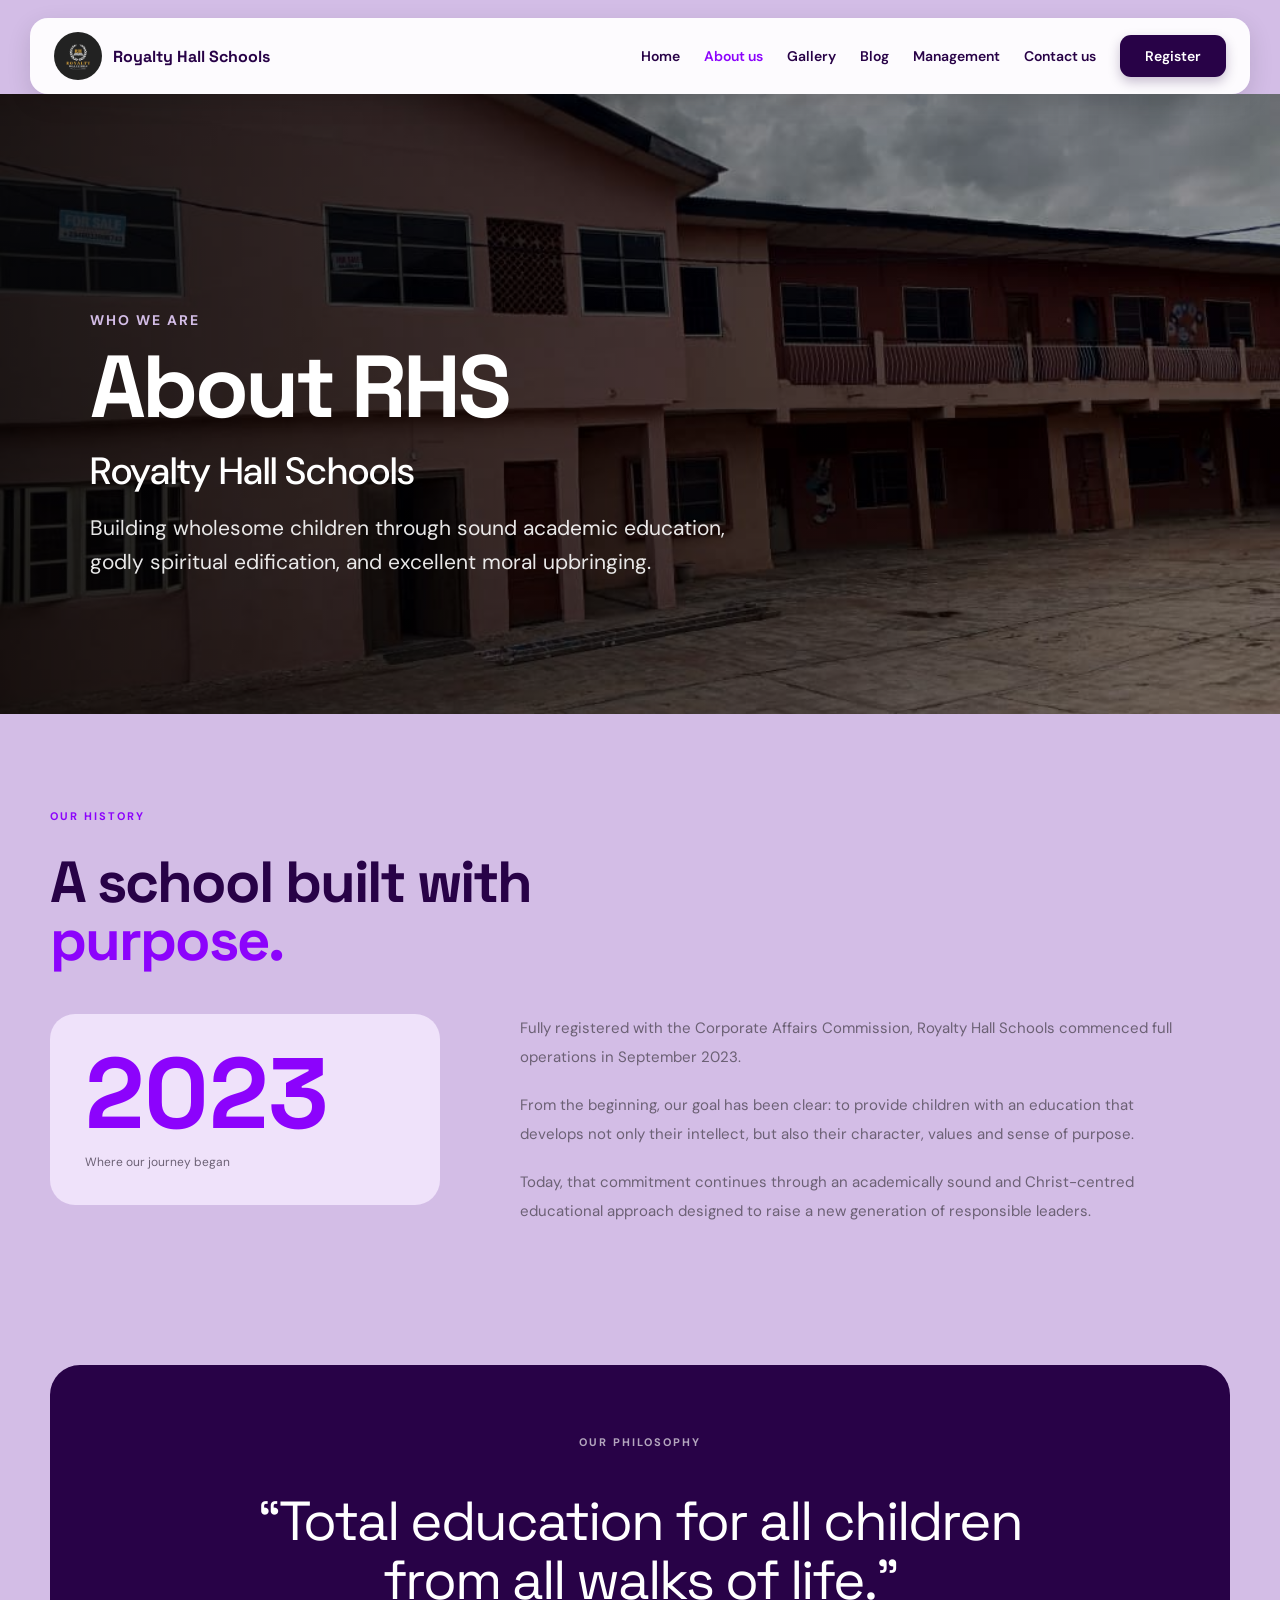
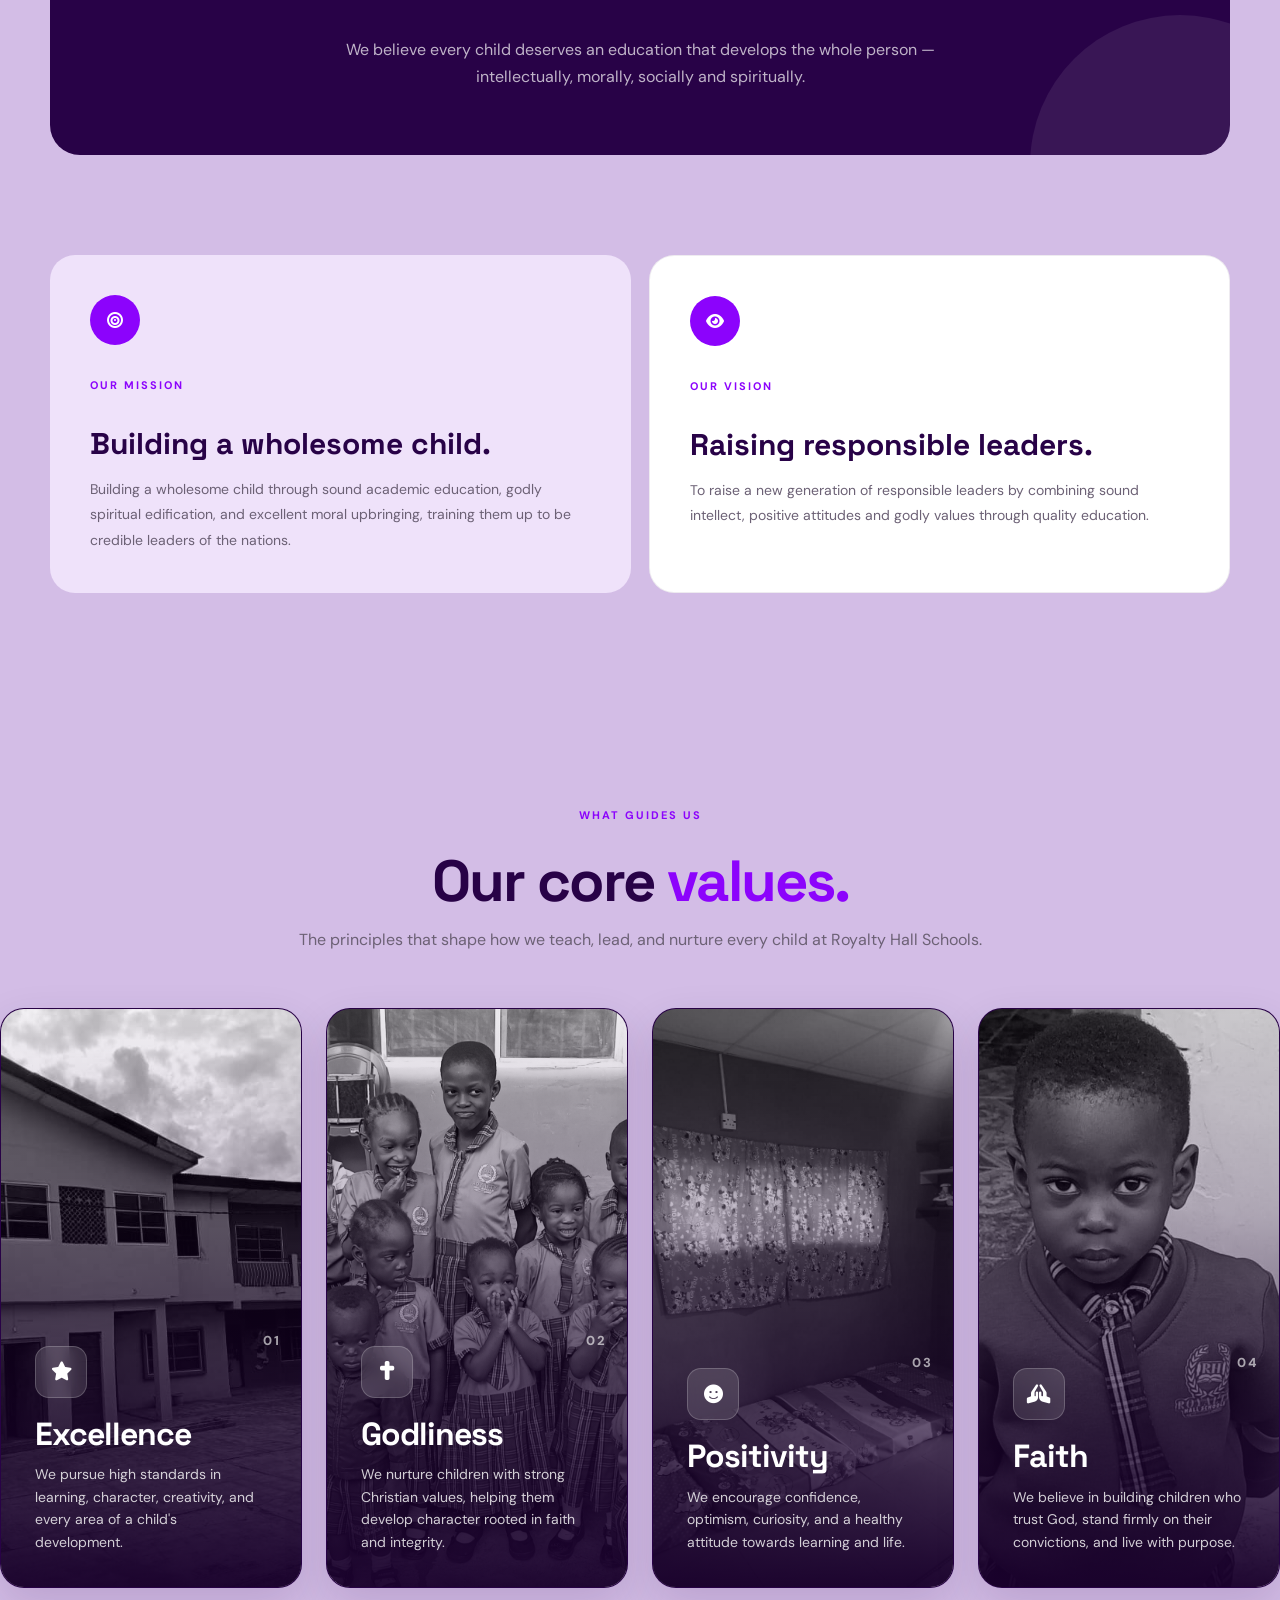
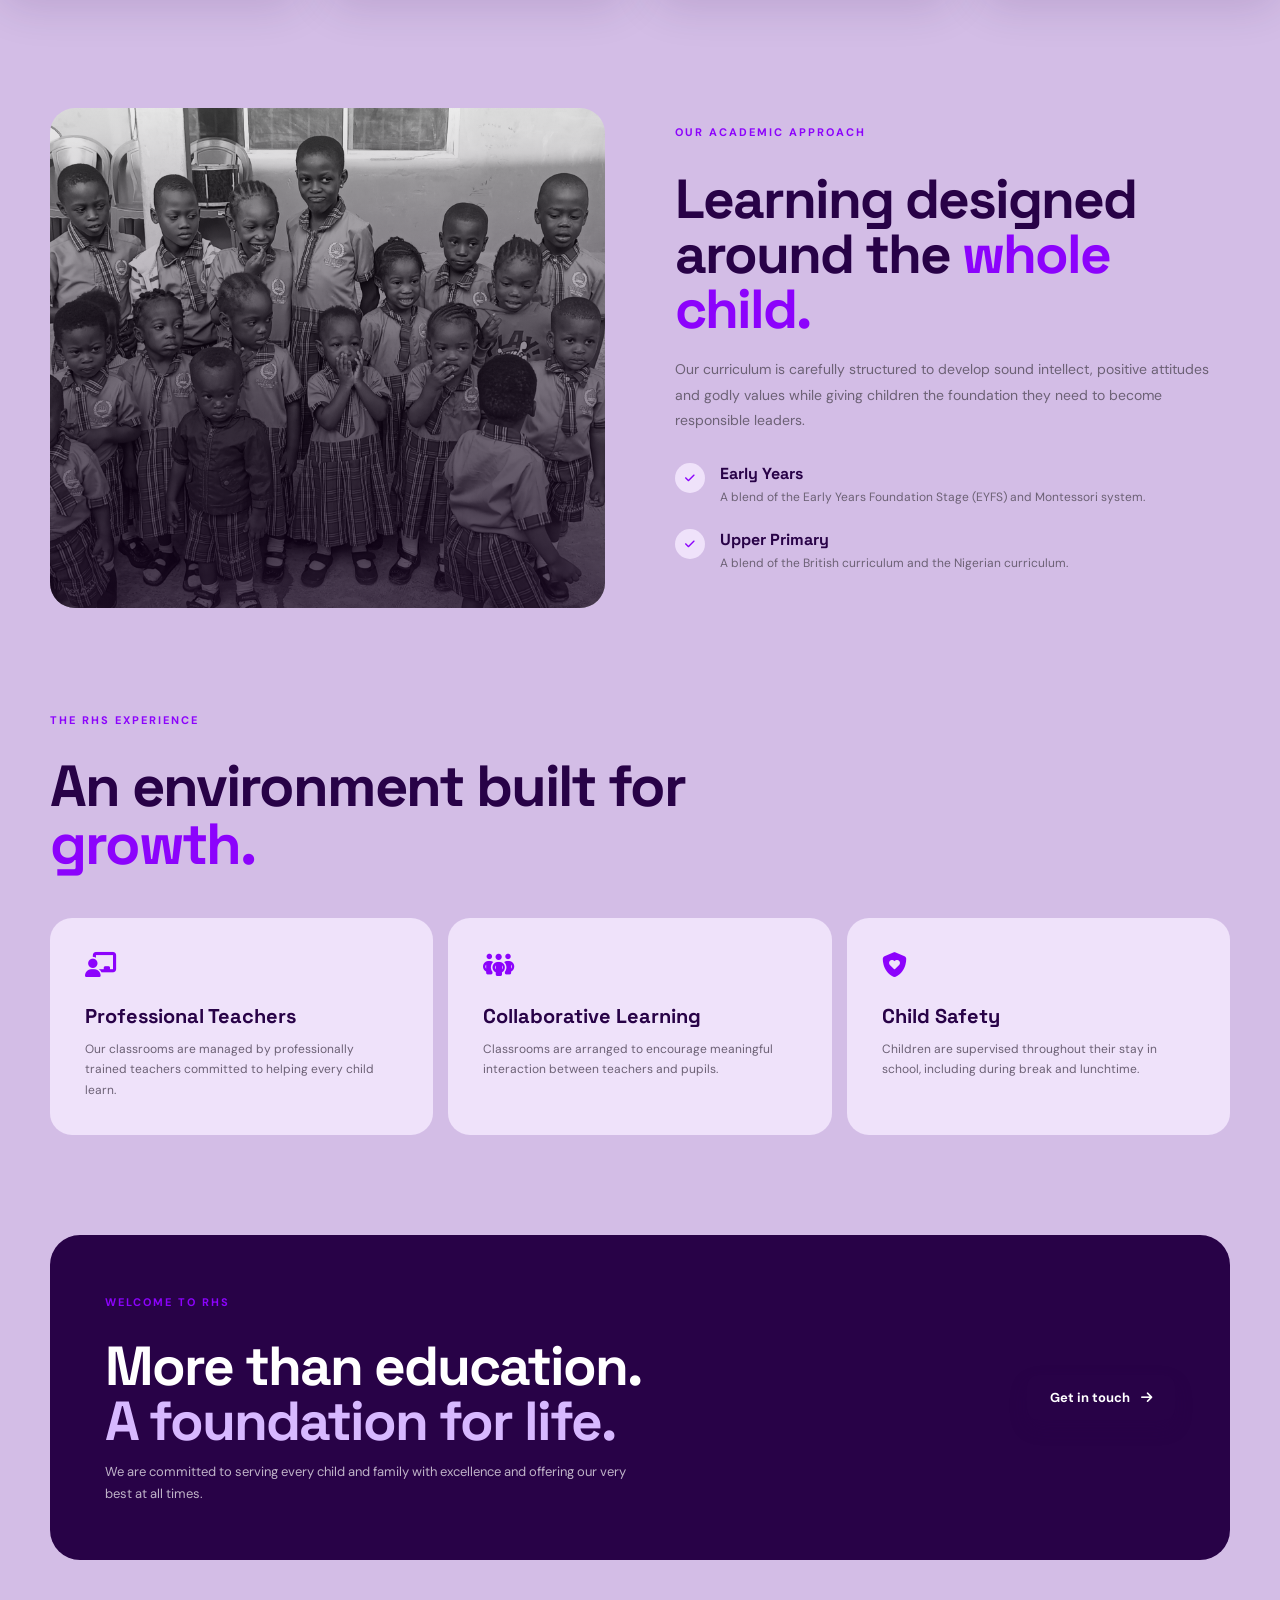
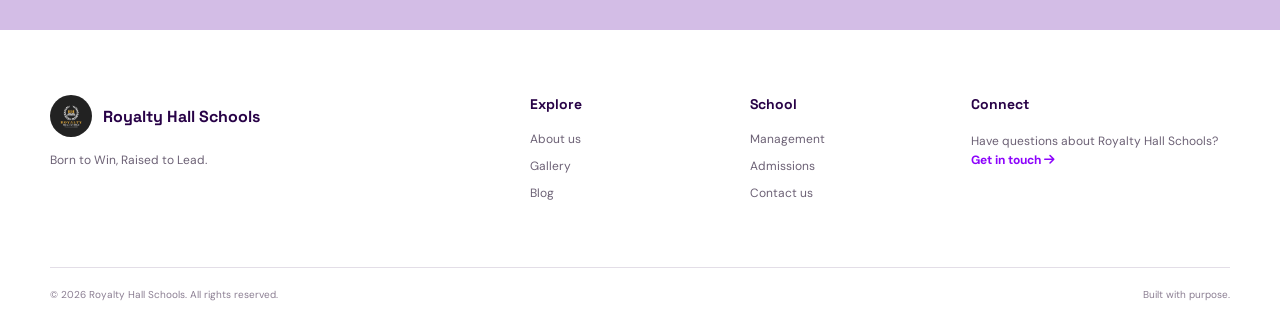
==== about.html @ 269474b0 "re-added about page" ====
<!DOCTYPE html>
<html lang="en">

<head>
  <meta charset="UTF-8">
  <meta name="viewport" content="width=device-width, initial-scale=1.0">

  <meta
    name="description"
    content="Learn more about Royalty Hall Schools, our history, philosophy, mission, values and approach to education."
  >

  <title>About Us | Royalty Hall Schools</title>

  <link rel="stylesheet" href="style.css">

  <link
    rel="stylesheet"
    href="https://cdnjs.cloudflare.com/ajax/libs/font-awesome/6.5.1/css/all.min.css"
  >
</head>

<body>

  <!-- NAVIGATION -->
  <header class="navbar">

    <a href="index.html" class="brand" aria-label="Royalty Hall Schools home">
      <img src="./assets/images/rhs_logo.jpg" alt="Royalty Hall Schools logo">
      <span>Royalty Hall Schools</span>
    </a>

    <button
      class="menu-toggle"
      id="menuToggle"
      aria-label="Open navigation"
      aria-expanded="false"
    >
      <i class="fa-solid fa-bars"></i>
    </button>

    <nav class="nav-links" id="navLinks" aria-label="Main navigation">
      <a href="index.html">Home</a>
      <a href="about.html" class="active">About us</a>
      <a href="gallery.html">Gallery</a>
      <a href="blog.html">Blog</a>
      <a href="management.html">Management</a>
      <a href="contact.html">Contact us</a>
      <a href="register.html" class="register-btn">Register</a>
    </nav>

  </header>


  <!-- MAIN CONTENT -->
  <main>


  <!-- ABOUT HERO -->
  <section class="about-hero">

    <div class="about-hero-slides">
      <div class="about-slide active"
           style="background-image: url('./assets/images/img-1.jpg');"></div>

      <div class="about-slide"
           style="background-image: url('./assets/images/img-2.jpg');"></div>

      <div class="about-slide"
           style="background-image: url('./assets/images/img-3.jpg');"></div>

      <div class="about-slide"
           style="background-image: url('./assets/images/img-4.jpg');"></div>
    </div>

    <div class="about-hero-overlay"></div>

    <div class="about-hero-content">
      <span class="eyebrow">Who We Are</span>

      <h1>About RHS</h1>

      <h2>Royalty Hall Schools</h2>

      <p>
        Building wholesome children through sound academic education,
        godly spiritual edification, and excellent moral upbringing.
      </p>
    </div>

  </section>

  <!-- REST OF ABOUT PAGE GOES HERE -->


  <!-- OUR HISTORY -->
  <section class="about-history section-shell">
    <div class="section-heading reveal">
      <span class="eyebrow">OUR HISTORY</span>
      <h2>A school built with <span>purpose.</span></h2>
    </div>

    <div class="history-grid">
      <div class="history-year reveal">
        <strong>2023</strong>
        <span>Where our journey began</span>
      </div>

      <div class="history-content reveal">
        <p>
          Fully registered with the Corporate Affairs Commission,
          Royalty Hall Schools commenced full operations in September 2023.
        </p>

        <p>
          From the beginning, our goal has been clear: to provide
          children with an education that develops not only their
          intellect, but also their character, values and sense of purpose.
        </p>

        <p>
          Today, that commitment continues through an academically sound
          and Christ-centred educational approach designed to raise a
          new generation of responsible leaders.
        </p>
      </div>
    </div>
  </section>


  <!-- PHILOSOPHY -->
  <section class="about-philosophy section-shell reveal">
    <div class="philosophy-inner">
      <span class="eyebrow">OUR PHILOSOPHY</span>

      <blockquote>
        “Total education for all children
        from all walks of life.”
      </blockquote>

      <p>
        We believe every child deserves an education that develops the
        whole person — intellectually, morally, socially and spiritually.
      </p>
    </div>
  </section>


  <!-- MISSION & VISION -->
  <section class="mission-vision section-shell">

    <div class="mv-card mission-card reveal">
      <div class="mv-icon">
        <i class="fa-solid fa-bullseye"></i>
      </div>

      <span class="eyebrow">OUR MISSION</span>

      <h2>Building a wholesome child.</h2>

      <p>
        Building a wholesome child through sound academic education,
        godly spiritual edification, and excellent moral upbringing,
        training them up to be credible leaders of the nations.
      </p>
    </div>


    <div class="mv-card vision-card reveal">
      <div class="mv-icon">
        <i class="fa-solid fa-eye"></i>
      </div>

      <span class="eyebrow">OUR VISION</span>

      <h2>Raising responsible leaders.</h2>

      <p>
        To raise a new generation of responsible leaders by combining
        sound intellect, positive attitudes and godly values through
        quality education.
      </p>
    </div>

  </section>


  <!-- CORE VALUES -->
  <!-- CORE VALUES -->
<section class="core-values section-shell reveal">

  <div class="section-heading centered">
    <span class="eyebrow">WHAT GUIDES US</span>
    <h2>Our core <span>values.</span></h2>
    <p>
      The principles that shape how we teach, lead, and nurture every child
      at Royalty Hall Schools.
    </p>
  </div>

  <div class="core-values-grid">

    <article class="value-card">
      <div class="value-image">
        <img src="./assets/images/img-1.jpg" alt="Excellence at Royalty Hall Schools">
      </div>

      <div class="value-overlay"></div>

      <div class="value-content">
        <span class="value-number">01</span>
        <i class="fa-solid fa-star"></i>
        <h3>Excellence</h3>
        <p>
          We pursue high standards in learning, character, creativity,
          and every area of a child's development.
        </p>
      </div>
    </article>


    <article class="value-card">
      <div class="value-image">
        <img src="./assets/images/img-2.jpg" alt="Godliness at Royalty Hall Schools">
      </div>

      <div class="value-overlay"></div>

      <div class="value-content">
        <span class="value-number">02</span>
        <i class="fa-solid fa-cross"></i>
        <h3>Godliness</h3>
        <p>
          We nurture children with strong Christian values, helping them
          develop character rooted in faith and integrity.
        </p>
      </div>
    </article>


    <article class="value-card">
      <div class="value-image">
        <img src="./assets/images/img-3.jpg" alt="Positivity at Royalty Hall Schools">
      </div>

      <div class="value-overlay"></div>

      <div class="value-content">
        <span class="value-number">03</span>
        <i class="fa-solid fa-face-smile"></i>
        <h3>Positivity</h3>
        <p>
          We encourage confidence, optimism, curiosity, and a healthy
          attitude towards learning and life.
        </p>
      </div>
    </article>


    <article class="value-card">
      <div class="value-image">
        <img src="./assets/images/img-4.jpg" alt="Faith at Royalty Hall Schools">
      </div>

      <div class="value-overlay"></div>

      <div class="value-content">
        <span class="value-number">04</span>
        <i class="fa-solid fa-hands-praying"></i>
        <h3>Faith</h3>
        <p>
          We believe in building children who trust God, stand firmly
          on their convictions, and live with purpose.
        </p>
      </div>
    </article>

  </div>

</section>

  <!-- ACADEMIC APPROACH -->
  <section class="academic-about section-shell">

    <div class="academic-image reveal">
      <img src="./assets/images/img-2.jpg" alt="Learning at Royalty Hall Schools">
      <div class="academic-image-overlay"></div>
    </div>

    <div class="academic-content reveal">
      <span class="eyebrow">OUR ACADEMIC APPROACH</span>

      <h2>Learning designed around the <span>whole child.</span></h2>

      <p>
        Our curriculum is carefully structured to develop sound intellect,
        positive attitudes and godly values while giving children the
        foundation they need to become responsible leaders.
      </p>

      <div class="curriculum-list">

        <div class="curriculum-item">
          <span><i class="fa-solid fa-check"></i></span>
          <div>
            <strong>Early Years</strong>
            <p>
              A blend of the Early Years Foundation Stage (EYFS)
              and Montessori system.
            </p>
          </div>
        </div>

        <div class="curriculum-item">
          <span><i class="fa-solid fa-check"></i></span>
          <div>
            <strong>Upper Primary</strong>
            <p>
              A blend of the British curriculum and the Nigerian
              curriculum.
            </p>
          </div>
        </div>

      </div>
    </div>

  </section>


  <!-- LEARNING ENVIRONMENT -->
  <section class="learning-environment section-shell">

    <div class="section-heading reveal">
      <span class="eyebrow">THE RHS EXPERIENCE</span>
      <h2>An environment built for <span>growth.</span></h2>
    </div>

    <div class="environment-grid">

      <article class="environment-card reveal">
        <i class="fa-solid fa-chalkboard-user"></i>
        <h3>Professional Teachers</h3>
        <p>
          Our classrooms are managed by professionally trained teachers
          committed to helping every child learn.
        </p>
      </article>

      <article class="environment-card reveal">
        <i class="fa-solid fa-people-group"></i>
        <h3>Collaborative Learning</h3>
        <p>
          Classrooms are arranged to encourage meaningful interaction
          between teachers and pupils.
        </p>
      </article>

      <article class="environment-card reveal">
        <i class="fa-solid fa-shield-heart"></i>
        <h3>Child Safety</h3>
        <p>
          Children are supervised throughout their stay in school,
          including during break and lunchtime.
        </p>
      </article>

    </div>
  </section>


  <!-- CTA -->
  <section class="about-cta section-shell reveal">
    <div>
      <span class="eyebrow">WELCOME TO RHS</span>
      <h2>More than education.<br><span>A foundation for life.</span></h2>
      <p>
        We are committed to serving every child and family with excellence
        and offering our very best at all times.
      </p>
    </div>

    <a href="#contact" class="btn btn-primary">
      Get in touch
      <i class="fa-solid fa-arrow-right"></i>
    </a>
  </section>

</section>

  </main>


  <!-- FOOTER -->
  <footer class="footer">

    <div class="footer-main section-shell">

      <div>
        <a href="index.html" class="brand footer-brand">
          <img
            src="./assets/images/rhs_logo.jpg"
            alt="Royalty Hall Schools logo"
          >
          <span>Royalty Hall Schools</span>
        </a>

        <p>Born to Win, Raised to Lead.</p>
      </div>

      <div>
        <h4>Explore</h4>
        <a href="about.html">About us</a>
        <a href="gallery.html">Gallery</a>
        <a href="blog.html">Blog</a>
      </div>

      <div>
        <h4>School</h4>
        <a href="management.html">Management</a>
        <a href="register.html">Admissions</a>
        <a href="contact.html">Contact us</a>
      </div>

      <div>
        <h4>Connect</h4>
        <p>Have questions about Royalty Hall Schools?</p>
        <a href="contact.html" class="footer-contact">
          Get in touch
          <i class="fa-solid fa-arrow-right"></i>
        </a>
      </div>

    </div>

    <div class="footer-bottom section-shell">
      <span>© 2026 Royalty Hall Schools. All rights reserved.</span>
      <span>Built with purpose.</span>
    </div>

  </footer>


  <!-- PAGE JAVASCRIPT -->
  <script>

    /* Mobile navigation */
    const menuToggle = document.getElementById('menuToggle');
    const navLinks = document.getElementById('navLinks');

    menuToggle.addEventListener('click', () => {

      const open = navLinks.classList.toggle('open');

      menuToggle.setAttribute('aria-expanded', open);

      menuToggle.innerHTML = open
        ? '<i class="fa-solid fa-xmark"></i>'
        : '<i class="fa-solid fa-bars"></i>';

    });


    /* Close mobile navigation after clicking a link */
    document.querySelectorAll('.nav-links a').forEach(link => {

      link.addEventListener('click', () => {

        navLinks.classList.remove('open');

        menuToggle.setAttribute(
          'aria-expanded',
          'false'
        );

        menuToggle.innerHTML =
          '<i class="fa-solid fa-bars"></i>';

      });

    });


    /* Scroll reveal animation */
    const observer = new IntersectionObserver(
      (entries) => {

        entries.forEach(entry => {

          if (entry.isIntersecting) {

            entry.target.classList.add('visible');

            observer.unobserve(entry.target);

          }

        });

      },
      {
        threshold: 0.12
      }
    );


    document
      .querySelectorAll('.reveal')
      .forEach(el => observer.observe(el));
  const aboutSlides = document.querySelectorAll('.about-slide');

  let currentAboutSlide = 0;

  setInterval(() => {
    aboutSlides[currentAboutSlide].classList.remove('active');

    currentAboutSlide =
      (currentAboutSlide + 1) % aboutSlides.length;

    aboutSlides[currentAboutSlide].classList.add('active');
  }, 5000);

  </script>

</body>

</html>
---- style.css ----
@import url('https://fonts.googleapis.com/css2?family=DM+Sans:wght@400;500;600;700&family=Space+Grotesk:wght@500;600;700&display=swap');

:root {
  --purple: #280247;
  --bright: #8c03fc;
  --lavender: #d3bde6;
  --pale: #efe2fa;
  --white: #fff;
  --ink: #19002c;
  --muted: #6c6175;
  --line: rgba(40,2,71,.13);
  --shadow: 0 18px 45px rgba(40,2,71,.14)
}

* {
  box-sizing: border-box;
  margin: 0;
  padding: 0
}

html {
  scroll-behavior: smooth
}

body {
  font-family: 'DM Sans', Verdana, sans-serif;
  background: var(--lavender);
  color: var(--purple);
  overflow-x: hidden
}

a {
  text-decoration: none;
  color: inherit
}

img {
  max-width: 100%;
  display: block
}

.section-shell {
  width: min(1180px, calc(100% - 60px));
  margin-inline: auto
}

.navbar {
  position: sticky;
  top: 18px;
  z-index: 50;
  width: min(1220px, calc(100% - 60px));
  height: 76px;
  margin: 18px auto 0;
  padding: 0 24px;
  background: rgba(255,255,255,.94);
  backdrop-filter: blur(14px);
  border-radius: 18px;
  display: flex;
  align-items: center;
  box-shadow: 0 8px 25px rgba(0,0,0,.12)
}

.brand {
  display: flex;
  align-items: center;
  gap: 11px;
  font-family: 'Space Grotesk', sans-serif;
  font-weight: 700;
  color: var(--purple)
}

.brand img {
  width: 48px;
  height: 48px;
  border-radius: 50%;
  object-fit: cover;
  transition: transform .6s ease
}

.brand:hover img {
  transform: rotate(360deg)
}

.nav-links {
  margin-left: auto;
  display: flex;
  align-items: center;
  gap: 24px;
  font-size: 14px;
  font-weight: 600
}

.nav-links a {
  transition: .2s ease
}

.nav-links a:hover,
.nav-links a.active {
  color: var(--bright)
}

.nav-links i {
  font-size: 9px;
  margin-left: 3px
}

.register-btn {
  padding: 12px 25px;
  background: var(--purple);
  color: #fff !important;
  border-radius: 11px;
  box-shadow: 0 5px 12px rgba(40,2,71,.25)
}

.register-btn:hover {
  background: var(--bright) !important;
  transform: translateY(-2px)
}

.menu-toggle {
  display: none;
  margin-left: auto;
  border: 0;
  background: var(--purple);
  color: #fff;
  border-radius: 10px;
  width: 44px;
  height: 44px;
  font-size: 18px
}

.hero {
  min-height: 680px;
  display: grid;
  grid-template-columns: 1.02fr .98fr;
  align-items: center;
  gap: 70px;
  padding-top: 80px;
  padding-bottom: 75px
}

.hero-copy {
  animation: slideUp .8s ease both
}

.eyebrow {
  text-transform: uppercase;
  letter-spacing: 2px;
  font-size: 11px;
  font-weight: 700;
  color: var(--bright);
  display: inline-flex;
  align-items: center;
  gap: 8px;
  margin-bottom: 18px
}

.hero h1 {
  font-family: 'Space Grotesk', sans-serif;
  font-size: clamp(45px,5.2vw,72px);
  line-height: 1.01;
  letter-spacing: -3px;
  color: var(--purple)
}

.hero h1 span,
.section-heading h2 span,
.why h2 span,
.campus h2 span,
.pathways h2 span,
.admissions h2 span {
  color: var(--bright)
}

.hero-copy > p {
  max-width: 610px;
  margin-top: 26px;
  color: #4e3c58;
  font-size: 16px;
  line-height: 1.8
}

.hero-actions {
  display: flex;
  gap: 14px;
  flex-wrap: wrap;
  margin-top: 32px
}

.btn {
  display: inline-flex;
  align-items: center;
  justify-content: center;
  gap: 11px;
  padding: 14px 23px;
  border-radius: 11px;
  font-size: 13px;
  font-weight: 700;
  transition: .25s ease
}

.btn-primary {
  background: var(--purple);
  color: #fff;
  box-shadow: 0 8px 18px rgba(40,2,71,.22)
}

.btn-primary:hover {
  background: var(--bright);
  transform: translateY(-3px)
}

.btn-secondary {
  background: #fff;
  color: var(--purple);
  box-shadow: 0 8px 18px rgba(40,2,71,.12)
}

.btn-secondary:hover {
  transform: translateY(-3px);
  background: var(--pale)
}

.hero-note {
  margin-top: 26px;
  font-size: 12px;
  color: #65576d;
  display: flex;
  gap: 8px;
  align-items: center
}

.hero-note i {
  color: var(--bright)
}

.hero-visual {
  position: relative;
  animation: floatIn .9s .15s ease both
}

.hero-card {
  position: relative;
  margin-left: auto;
  width: min(510px,100%);
  border-radius: 30px 150px 30px 30px;
  overflow: hidden;
  box-shadow: var(--shadow);
  transform: rotate(1.5deg)
}

.premium-carousel {
  height: 550px;
  background: var(--purple);
  isolation: isolate
}

.carousel-track {
  position: absolute;
  inset: 0
}

.carousel-slide {
  position: absolute;
  inset: 0;
  opacity: 0;
  visibility: hidden;
  transform: scale(1.055);
  transition: opacity .85s ease, transform 1.25s cubic-bezier(.2,.7,.2,1), visibility .85s
}

.carousel-slide.active {
  opacity: 1;
  visibility: visible;
  transform: scale(1)
}

.carousel-slide img {
  width: 100%;
  height: 100%;
  object-fit: cover
}

.carousel-shade {
  position: absolute;
  z-index: 1;
  inset: 0;
  pointer-events: none;
  background: linear-gradient(180deg, rgba(40,2,71,.32) 0%, transparent 28%, transparent 54%, rgba(20,0,35,.68) 100%)
}

.carousel-topline {
  position: absolute;
  z-index: 3;
  top: 25px;
  left: 27px;
  right: 27px;
  display: flex;
  justify-content: space-between;
  align-items: center;
  color: #fff;
  font-size: 9px;
  font-weight: 700;
  letter-spacing: 2px
}

.carousel-count {
  display: flex;
  align-items: center;
  gap: 7px;
  font-family: 'Space Grotesk';
  font-size: 11px;
  letter-spacing: 0
}

.carousel-count i {
  font-style: normal;
  opacity: .45
}

.carousel-count b {
  font-size: 18px;
  font-weight: 600
}

.floating-card {
  position: absolute;
  z-index: 3;
  bottom: 68px;
  left: 25px;
  display: flex;
  align-items: center;
  gap: 12px;
  background: rgba(255,255,255,.92);
  backdrop-filter: blur(12px);
  border: 1px solid rgba(255,255,255,.55);
  border-radius: 15px;
  padding: 13px 17px;
  box-shadow: 0 10px 25px rgba(0,0,0,.18)
}

.icon-circle {
  width: 42px;
  height: 42px;
  border-radius: 50%;
  display: grid;
  place-items: center;
  background: var(--pale);
  color: var(--bright)
}

.floating-card strong,
.floating-card small {
  display: block
}

.floating-card strong {
  font-size: 14px
}

.floating-card small {
  font-size: 11px;
  color: var(--muted);
  margin-top: 2px
}

.carousel-controls {
  position: absolute;
  z-index: 4;
  left: 25px;
  right: 25px;
  bottom: 22px;
  display: flex;
  align-items: center;
  gap: 12px
}

.carousel-btn {
  width: 39px;
  height: 39px;
  flex: 0 0 39px;
  border: 1px solid rgba(255,255,255,.28);
  border-radius: 50%;
  background: rgba(255,255,255,.13);
  backdrop-filter: blur(10px);
  color: #fff;
  display: grid;
  place-items: center;
  cursor: pointer;
  transition: .25s ease
}

.carousel-btn:hover {
  background: #fff;
  color: var(--purple);
  transform: translateY(-2px)
}

.carousel-progress {
  height: 2px;
  flex: 1;
  background: rgba(255,255,255,.24);
  overflow: hidden
}

.carousel-progress span {
  display: block;
  width: 0;
  height: 100%;
  background: #fff;
  transform-origin: left;
  transition: width 4.5s linear
}

.premium-carousel:hover .carousel-progress span,
.premium-carousel:focus-within .carousel-progress span {
  animation-play-state: paused
}

.counter {
  display: inline-block;
  min-width: 1ch
}

.stats {
  background: var(--purple);
  color: #fff;
  border-radius: 24px;
  padding: 28px 35px;
  display: grid;
  grid-template-columns: repeat(4,1fr);
  box-shadow: 0 12px 30px rgba(40,2,71,.2);
  position: relative;
  z-index: 3
}

.stats div {
  padding: 8px 25px;
  border-right: 1px solid rgba(255,255,255,.16)
}

.stats div:last-child {
  border-right: 0
}

.stats strong {
  font-size: clamp(32px, 4vw, 52px);
  line-height: 1;
  font-weight: 800;
}

.stats strong .counter {
  font-size: inherit;
  font-weight: inherit;
}

.stats span {
  font-size: 11px;
  color: #d9cde1;
  display: block;
  margin-top: 5px;
  line-height: 1.4
}

.excellence {
  padding: 130px 0
}

.section-heading {
  max-width: 700px
}

.section-heading.centered {
  text-align: center;
  margin-inline: auto
}

.section-heading h2,
.why h2,
.campus h2,
.pathways h2,
.admissions h2 {
  font-family: 'Space Grotesk';
  font-size: clamp(35px,4vw,53px);
  line-height: 1.08;
  letter-spacing: -2px
}

.section-heading p {
  color: var(--muted);
  line-height: 1.7;
  margin-top: 16px
}

.excellence-grid {
  display: grid;
  grid-template-columns: repeat(3,1fr);
  gap: 20px;
  margin-top: 50px
}

.feature-card {
  min-height: 330px;
  padding: 30px;
  border-radius: 22px;
  display: flex;
  flex-direction: column;
  justify-content: flex-end;
  position: relative;
  overflow: hidden;
  transition: .35s ease
}

.feature-card:hover {
  transform: translateY(-9px);
  box-shadow: var(--shadow)
}

.feature-card > i {
  font-size: 34px;
  margin-bottom: 24px
}

.feature-card h3 {
  font-family: 'Space Grotesk';
  font-size: 22px;
  margin-bottom: 10px
}

.feature-card p {
  line-height: 1.65;
  font-size: 13px
}

.feature-number {
  position: absolute;
  top: 23px;
  right: 25px;
  font-family: 'Space Grotesk';
  font-size: 12px;
  opacity: .5
}

.dark-card {
  background: var(--purple);
  color: #fff
}

.dark-card p {
  color: #d9cde1
}

.light-card {
  background: #fff
}

.purple-card {
  background: var(--bright);
  color: #fff
}

.purple-card p {
  color: #f2dfff
}

.why {
  background: #fff;
  border-radius: 30px;
  padding: 80px;
  display: grid;
  grid-template-columns: .75fr 1.25fr;
  gap: 70px;
  box-shadow: var(--shadow);
  margin-bottom: 130px
}

.why-intro p {
  line-height: 1.75;
  color: var(--muted);
  margin: 20px 0 25px;
  max-width: 360px
}

.text-link {
  font-size: 13px;
  font-weight: 700;
  color: var(--bright);
  display: inline-flex;
  gap: 9px;
  align-items: center
}

.why-grid {
  display: grid;
  grid-template-columns: 1fr 1fr;
  gap: 14px
}

.why-grid article {
  padding: 25px;
  border: 1px solid var(--line);
  border-radius: 17px;
  transition: .3s ease
}

.why-grid article:hover {
  border-color: rgba(140,3,252,.4);
  transform: translateY(-4px)
}

.why-grid article > span {
  font-size: 10px;
  color: var(--bright);
  font-weight: 700
}

.why-grid article i {
  display: block;
  font-size: 24px;
  margin: 17px 0
}

.why-grid h3 {
  font-family: 'Space Grotesk';
  font-size: 17px;
  margin-bottom: 8px
}

.why-grid p {
  font-size: 12px;
  color: var(--muted);
  line-height: 1.6
}

.campus {
  display: grid;
  grid-template-columns: 1fr 1fr;
  gap: 80px;
  align-items: center;
  padding-bottom: 130px
}

.campus-image {
  border-radius: 30px 120px 30px 30px;
  overflow: hidden;
  box-shadow: var(--shadow);
  transform: rotate(-1deg)
}

.campus-image img {
  width: 100%;
  height: 480px;
  object-fit: cover
}

.campus-copy p {
  margin: 20px 0;
  color: var(--muted);
  line-height: 1.8
}

.check-list {
  display: grid;
  gap: 13px;
  margin: 25px 0 30px
}

.check-list div {
  display: flex;
  align-items: center;
  gap: 11px;
  font-size: 13px;
  font-weight: 600
}

.check-list i {
  width: 23px;
  height: 23px;
  border-radius: 50%;
  display: grid;
  place-items: center;
  background: var(--pale);
  color: var(--bright);
  font-size: 10px
}

.pathways {
  padding: 110px 0 130px;
  border-top: 1px solid var(--line)
}

.pathway-grid {
  display: grid;
  grid-template-columns: repeat(4,1fr);
  gap: 15px;
  margin-top: 45px
}

.pathway-grid article {
  background: #fff;
  padding: 30px 24px;
  border-radius: 18px;
  min-height: 220px;
  transition: .3s ease
}

.pathway-grid article:hover {
  background: var(--purple);
  color: #fff;
  transform: translateY(-7px)
}

.pathway-grid i {
  font-size: 25px;
  color: var(--bright);
  margin-bottom: 40px
}

.pathway-grid h3 {
  font-family: 'Space Grotesk';
  font-size: 20px;
  margin-bottom: 8px
}

.pathway-grid p {
  font-size: 12px;
  line-height: 1.65;
  color: var(--muted)
}

.pathway-grid article:hover p {
  color: #ddd3e3
}

.admissions {
  padding-bottom: 100px
}

.admissions-inner {
  background: var(--purple);
  color: #fff;
  border-radius: 28px;
  padding: 65px 70px;
  display: flex;
  align-items: center;
  justify-content: space-between;
  gap: 40px;
  position: relative;
  overflow: hidden
}

.admissions-inner:before {
  content: '';
  position: absolute;
  width: 260px;
  height: 260px;
  border: 1px solid rgba(255,255,255,.13);
  border-radius: 50%;
  right: 17%;
  top: -130px
}

.admissions h2 {
  max-width: 650px
}

.admissions p {
  color: #d9cde1;
  line-height: 1.7;
  margin-top: 13px;
  max-width: 580px
}

.eyebrow.light {
  color: #d8a7ff
}

.btn-white {
  background: #fff;
  color: var(--purple);
  white-space: nowrap
}

.btn-white:hover {
  background: var(--lavender);
  transform: translateY(-3px)
}

.footer {
  background: #fff;
  padding-top: 65px
}

.footer-main {
  display: grid;
  grid-template-columns: 1.7fr .7fr .7fr 1fr;
  gap: 40px;
  padding-bottom: 55px
}

.footer-brand img {
  width: 42px;
  height: 42px
}

.footer-main > div > p {
  color: var(--muted);
  font-size: 12px;
  line-height: 1.7;
  margin-top: 13px;
  max-width: 260px
}

.footer-main h4 {
  font-family: 'Space Grotesk';
  font-size: 14px;
  margin-bottom: 18px
}

.footer-main > div > a:not(.brand) {
  display: block;
  font-size: 12px;
  color: var(--muted);
  margin: 0 0 11px;
  transition: .2s
}

.footer-main > div > a:not(.brand):hover {
  color: var(--bright);
  transform: translateX(2px)
}

.footer-contact {
  font-weight: 700 !important;
  color: var(--bright) !important
}

.footer-bottom {
  border-top: 1px solid var(--line);
  padding: 20px 0;
  display: flex;
  justify-content: space-between;
  font-size: 10px;
  color: #8b7e92
}

.reveal {
  opacity: 0;
  transform: translateY(25px);
  transition: opacity .7s ease, transform .7s ease
}

.reveal.visible {
  opacity: 1;
  transform: none
}

@keyframes slideUp {
  from {
    opacity: 0;
    transform: translateY(25px)
  }
  to {
    opacity: 1;
    transform: none
  }
}

@keyframes floatIn {
  from {
    opacity: 0;
    transform: translateX(25px) rotate(1.5deg)
  }
  to {
    opacity: 1;
    transform: translateX(0) rotate(1.5deg)
  }
}

@media (max-width: 900px) {
  .navbar {
    width: calc(100% - 30px);
    margin-top: 12px;
    top: 12px
  }
  .nav-links {
    position: absolute;
    top: 66px;
    left: 0;
    right: 0;
    background: #fff;
    border-radius: 16px;
    padding: 15px;
    display: none;
    flex-direction: column;
    align-items: stretch;
    gap: 4px;
    box-shadow: var(--shadow)
  }
  .nav-links.open {
    display: flex
  }
  .nav-links a {
    padding: 13px 14px
  }
  .register-btn {
    text-align: center
  }
  .menu-toggle {
    display: block
  }
  .hero {
    grid-template-columns: 1fr;
    gap: 45px;
    padding-top: 70px
  }
  .hero-card {
    margin: auto
  }
  .stats {
    grid-template-columns: 1fr 1fr
  }
  .stats div:nth-child(2) {
    border-right: 0
  }
  .stats div {
    margin: 8px 0
  }
  .excellence-grid {
    grid-template-columns: 1fr
  }
  .why {
    grid-template-columns: 1fr;
    padding: 45px;
    gap: 40px
  }
  .campus {
    grid-template-columns: 1fr;
    gap: 45px
  }
  .pathway-grid {
    grid-template-columns: 1fr 1fr
  }
  .admissions-inner {
    padding: 50px;
    flex-direction: column;
    align-items: flex-start
  }
  .footer-main {
    grid-template-columns: 1fr 1fr
  }
}

@media (max-width: 600px) {
  .section-shell {
    width: min(100% - 30px,1180px)
  }
  .navbar {
    padding: 0 15px
  }
  .brand span {
    font-size: 13px
  }
  .hero {
    padding-top: 55px
  }
  .hero h1 {
    font-size: 45px;
    letter-spacing: -2px
  }
  .hero-copy > p {
    font-size: 14px
  }
  .hero-card {
    border-radius: 24px 90px 24px 24px
  }
  .hero-card img {
    height: 100%
  }
  .premium-carousel {
    height: 390px
  }
  .floating-card {
    left: 15px;
    bottom: 15px
  }
  .stats {
    grid-template-columns: 1fr 1fr;
    padding: 20px 10px
  }
  .stats div {
    padding: 9px 12px
  }
  .stats strong {
    font-size: 25px
  }
  .excellence {
    padding: 90px 0
  }
  .why {
    margin-bottom: 90px;
    padding: 30px
  }
  .why-grid {
    grid-template-columns: 1fr
  }
  .campus {
    padding-bottom: 90px
  }
  .campus-image {
    border-radius: 24px 90px 24px 24px
  }
  .campus-image img {
    height: 340px
  }
  .pathways {
    padding: 80px 0 90px
  }
  .pathway-grid {
    grid-template-columns: 1fr
  }
  .admissions-inner {
    padding: 40px 28px
  }
  .footer-main {
    grid-template-columns: 1fr 1fr;
    gap: 30px
  }
  .footer-bottom {
    flex-direction: column;
    gap: 8px
  }
  .footer-main > div:first-child {
    grid-column: 1/-1
  }
}

@media (prefers-reduced-motion: reduce) {
  html {
    scroll-behavior: auto
  }
  .reveal,
  .hero-copy,
  .hero-visual {
    animation: none !important;
    transition: none !important
  }
  .carousel-slide,
  .carousel-progress span {
    transition: none !important
  }
  .feature-card,
  .why-grid article,
  .pathway-grid article,
  .btn,
  .carousel-btn {
    transition: none
  }
}

.stats strong {
  font-size: clamp(32px, 4vw, 52px);
  line-height: 1;
  font-weight: 800;
}

.stats strong {
  font-size: 42px;
  line-height: 1;
  font-weight: 800;
}
.stats strong {
  white-space: nowrap;
  display: flex;
  align-items: baseline;
  gap: 2px;
  font-size: clamp(42px, 5vw, 64px);
  line-height: 1;
  font-weight: 800;
}

.stats .counter {
  display: inline;
  font-size: 1em !important;
  font-weight: 800 !important;
}
/* =========================================
   PROVEN RECORD — IMAGE CARDS
========================================= */

.image-excellence-grid {
  display: grid;
  grid-template-columns: repeat(3, 1fr);
  gap: 16px;
}

.image-excellence-grid .image-feature-card {
  position: relative;
  min-height: 390px;
  overflow: hidden;
  border-radius: 22px;
  padding: 0;
  color: #fff;
  isolation: isolate;
  cursor: pointer;
  transition: transform .35s ease, box-shadow .35s ease;
}

/* Background image */
.image-excellence-grid .image-feature-card > img {
  position: absolute;
  inset: 0;

  width: 100%;
  height: 100%;

  object-fit: cover;

  z-index: -2;

  /* filter: grayscale(100%); */

  transition:
    transform .6s ease,
    filter .6s ease;
}

/* Black filter */
.feature-image-overlay {
  position: absolute;
  inset: 0;

  z-index: -1;

  background:
    linear-gradient(
      180deg,
      rgba(0, 0, 0, .25) 0%,
      rgba(0, 0, 0, .48) 35%,
      rgba(20, 3, 28, .95) 100%
    );
}

/* Hover */
.image-excellence-grid .image-feature-card:hover {
  transform: translateY(-6px);
  box-shadow: 0 20px 45px rgba(0, 0, 0, .18);
}

.image-excellence-grid .image-feature-card:hover > img {
  transform: scale(1.06);
  filter: grayscale(100%) contrast(1.08);
}

/* Number */
.image-excellence-grid .feature-number {
  position: absolute;
  top: 22px;
  right: 22px;

  color: #fff;
  font-family: 'Space Grotesk', sans-serif;
  font-size: 12px;
  font-weight: 700;

  opacity: .8;
}

/* Bottom content */
.image-excellence-grid .feature-card-content {
  position: absolute;
  left: 24px;
  right: 24px;
  bottom: 25px;
}

/* Icon */
.image-excellence-grid .feature-icon {
  width: 46px;
  height: 46px;

  display: grid;
  place-items: center;

  margin-bottom: 17px;

  border-radius: 50%;

  background: var(--bright);
  color: #fff;

  font-size: 17px;

  box-shadow: 0 8px 20px rgba(0, 0, 0, .25);
}

/* Heading */
.image-excellence-grid .feature-card-content h3 {
  margin: 0 0 9px;

  color: #fff;

  font-family: 'Space Grotesk', sans-serif;
  font-size: 21px;
  line-height: 1.15;
}

/* Description */
.image-excellence-grid .feature-card-content p {
  margin: 0;

  max-width: 320px;

  color: rgba(255, 255, 255, .78);

  font-size: 12px;
  line-height: 1.65;
}


/* =========================================
   RESPONSIVE
========================================= */

@media (max-width: 900px) {
  .image-excellence-grid {
    grid-template-columns: 1fr;
  }

  .image-excellence-grid .image-feature-card {
    min-height: 350px;
  }
}

@media (max-width: 600px) {
  .image-excellence-grid .image-feature-card {
    min-height: 360px;
    border-radius: 18px;
  }

  .image-excellence-grid .feature-card-content {
    left: 20px;
    right: 20px;
    bottom: 21px;
  }
}
/* =========================================
   ABOUT PAGE
========================================= */

.about-page {
  overflow: hidden;
}

/* HERO */

.about-hero {
  min-height: 620px;
  display: grid;
  grid-template-columns: .9fr 1.1fr;
  gap: 55px;
  align-items: center;
  padding-top: 70px;
  padding-bottom: 90px;
}

.about-hero-content h1 {
  margin: 18px 0 22px;
  font-family: 'Space Grotesk', sans-serif;
  font-size: clamp(48px, 6vw, 78px);
  line-height: .98;
  letter-spacing: -3px;
}

.about-hero-content h1 span {
  color: var(--bright);
}

.about-hero-content > p {
  max-width: 520px;
  color: var(--muted);
  font-size: 16px;
  line-height: 1.8;
}

.about-location {
  display: flex;
  align-items: flex-start;
  gap: 10px;
  margin-top: 25px;
  color: var(--muted);
  font-size: 12px;
  line-height: 1.6;
}

.about-location i {
  color: var(--bright);
  margin-top: 3px;
}

.about-hero-image {
  position: relative;
  height: 530px;
  overflow: hidden;
  border-radius: 30px 130px 30px 30px;
  box-shadow: var(--shadow);
}

.about-hero-image img {
  width: 100%;
  height: 100%;
  object-fit: cover;
}

.about-image-overlay {
  position: absolute;
  inset: 0;
  background: linear-gradient(
    180deg,
    rgba(20, 0, 30, .05),
    rgba(20, 0, 30, .72)
  );
}

.about-image-label {
  position: absolute;
  left: 25px;
  right: 25px;
  bottom: 25px;
  display: flex;
  justify-content: space-between;
  align-items: center;
  color: #fff;
  font-size: 10px;
  letter-spacing: 1.5px;
}

.about-image-label strong {
  font-family: 'Space Grotesk', sans-serif;
  font-size: 20px;
}


/* HISTORY */

.about-history {
  padding-top: 90px;
  padding-bottom: 90px;
}

.section-heading {
  margin-bottom: 45px;
}

.section-heading h2 {
  margin-top: 12px;
  font-family: 'Space Grotesk', sans-serif;
  font-size: clamp(36px, 5vw, 58px);
  line-height: 1;
  letter-spacing: -2px;
}

.section-heading h2 span {
  color: var(--bright);
}

.history-grid {
  display: grid;
  grid-template-columns: .55fr 1fr;
  gap: 80px;
  align-items: start;
}

.history-year {
  padding: 35px;
  border-radius: 25px;
  background: var(--pale);
}

.history-year strong {
  display: block;
  color: var(--bright);
  font-family: 'Space Grotesk', sans-serif;
  font-size: clamp(60px, 8vw, 100px);
  line-height: .9;
}

.history-year span {
  display: block;
  margin-top: 15px;
  color: var(--muted);
  font-size: 12px;
}

.history-content {
  max-width: 680px;
}

.history-content p {
  margin-bottom: 20px;
  color: var(--muted);
  font-size: 15px;
  line-height: 1.9;
}


/* PHILOSOPHY */

.about-philosophy {
  padding-top: 30px;
  padding-bottom: 100px;
}

.philosophy-inner {
  position: relative;
  overflow: hidden;
  padding: 65px;
  border-radius: 30px;
  background: var(--purple);
  color: #fff;
  text-align: center;
}

.philosophy-inner::after {
  content: "";
  position: absolute;
  width: 300px;
  height: 300px;
  right: -100px;
  bottom: -160px;
  border-radius: 50%;
  background: rgba(255,255,255,.08);
}

.philosophy-inner .eyebrow {
  color: rgba(255,255,255,.65);
}

.philosophy-inner blockquote {
  max-width: 850px;
  margin: 25px auto;
  font-family: 'Space Grotesk', sans-serif;
  font-size: clamp(30px, 5vw, 55px);
  line-height: 1.08;
  letter-spacing: -2px;
}

.philosophy-inner p {
  max-width: 650px;
  margin: auto;
  color: rgba(255,255,255,.7);
  line-height: 1.7;
}


/* MISSION / VISION */

.mission-vision {
  display: grid;
  grid-template-columns: repeat(2, 1fr);
  gap: 18px;
  padding-bottom: 100px;
}

.mv-card {
  padding: 40px;
  border-radius: 25px;
  background: var(--pale);
}

.mv-card.vision-card {
  background: #fff;
  border: 1px solid rgba(40,2,71,.08);
}

.mv-icon {
  width: 50px;
  height: 50px;
  display: grid;
  place-items: center;
  margin-bottom: 28px;
  border-radius: 50%;
  background: var(--bright);
  color: #fff;
}

.mv-card h2 {
  margin: 14px 0;
  font-family: 'Space Grotesk', sans-serif;
  font-size: 30px;
}

.mv-card p {
  color: var(--muted);
  font-size: 14px;
  line-height: 1.8;
}


/* VALUES */

.values-section {
  padding-bottom: 100px;
}

.values-grid {
  display: grid;
  grid-template-columns: repeat(4, 1fr);
  gap: 14px;
}

.value-card {
  position: relative;
  padding: 30px;
  min-height: 245px;
  overflow: hidden;
  border-radius: 22px;
  background: #fff;
  border: 1px solid rgba(40,2,71,.08);
  transition: .3s ease;
}

.value-card:hover {
  transform: translateY(-6px);
  box-shadow: var(--shadow);
}

.value-number {
  position: absolute;
  top: 20px;
  right: 20px;
  color: var(--bright);
  font-size: 11px;
  font-weight: 700;
}

.value-icon {
  width: 45px;
  height: 45px;
  display: grid;
  place-items: center;
  margin-bottom: 30px;
  border-radius: 50%;
  background: var(--pale);
  color: var(--bright);
}

.value-card h3 {
  margin-bottom: 10px;
  font-family: 'Space Grotesk', sans-serif;
  font-size: 20px;
}

.value-card p {
  color: var(--muted);
  font-size: 12px;
  line-height: 1.7;
}


/* ACADEMIC APPROACH */

.academic-about {
  display: grid;
  grid-template-columns: 1fr 1fr;
  gap: 70px;
  align-items: center;
  padding-bottom: 100px;
}

.academic-image {
  position: relative;
  height: 500px;
  overflow: hidden;
  border-radius: 25px;
}

.academic-image img {
  width: 100%;
  height: 100%;
  object-fit: cover;
  filter: grayscale(100%);
}

.academic-image-overlay {
  position: absolute;
  inset: 0;
  background: linear-gradient(
    180deg,
    rgba(0,0,0,.05),
    rgba(20,0,30,.7)
  );
}

.academic-content h2 {
  margin: 15px 0 20px;
  font-family: 'Space Grotesk', sans-serif;
  font-size: clamp(35px, 5vw, 55px);
  line-height: 1;
  letter-spacing: -2px;
}

.academic-content h2 span {
  color: var(--bright);
}

.academic-content > p {
  color: var(--muted);
  font-size: 14px;
  line-height: 1.8;
}

.curriculum-list {
  margin-top: 30px;
}

.curriculum-item {
  display: flex;
  gap: 15px;
  margin-bottom: 22px;
}

.curriculum-item > span {
  width: 30px;
  height: 30px;
  flex: 0 0 30px;
  display: grid;
  place-items: center;
  border-radius: 50%;
  background: var(--pale);
  color: var(--bright);
  font-size: 11px;
}

.curriculum-item strong {
  display: block;
  margin-bottom: 4px;
  font-family: 'Space Grotesk', sans-serif;
}

.curriculum-item p {
  margin: 0;
  color: var(--muted);
  font-size: 12px;
  line-height: 1.6;
}


/* ENVIRONMENT */

.learning-environment {
  padding-bottom: 100px;
}

.environment-grid {
  display: grid;
  grid-template-columns: repeat(3, 1fr);
  gap: 15px;
}

.environment-card {
  padding: 35px;
  border-radius: 22px;
  background: var(--pale);
}

.environment-card > i {
  margin-bottom: 25px;
  color: var(--bright);
  font-size: 25px;
}

.environment-card h3 {
  margin-bottom: 10px;
  font-family: 'Space Grotesk', sans-serif;
  font-size: 20px;
}

.environment-card p {
  margin: 0;
  color: var(--muted);
  font-size: 12px;
  line-height: 1.7;
}


/* CTA */

.about-cta {
  display: flex;
  justify-content: space-between;
  align-items: center;
  gap: 40px;
  margin-bottom: 70px;
  padding: 55px;
  border-radius: 30px;
  background: var(--purple);
  color: #fff;
}

.about-cta h2 {
  margin: 12px 0;
  font-family: 'Space Grotesk', sans-serif;
  font-size: clamp(35px, 5vw, 55px);
  line-height: 1;
  letter-spacing: -2px;
}

.about-cta h2 span {
  color: #d7b8ff;
}

.about-cta p {
  max-width: 550px;
  margin: 0;
  color: rgba(255,255,255,.7);
  font-size: 13px;
  line-height: 1.7;
}


/* RESPONSIVE */

@media (max-width: 900px) {

  .about-hero,
  .history-grid,
  .academic-about {
    grid-template-columns: 1fr;
  }

  .about-hero-image {
    height: 450px;
  }

  .history-grid {
    gap: 30px;
  }

  .values-grid {
    grid-template-columns: repeat(2, 1fr);
  }

  .environment-grid {
    grid-template-columns: 1fr;
  }

  .academic-about {
    gap: 40px;
  }
}

@media (max-width: 600px) {

  .about-hero {
    padding-top: 40px;
  }

  .about-hero-content h1 {
    font-size: 45px;
    letter-spacing: -2px;
  }

  .about-hero-image {
    height: 380px;
    border-radius: 22px 80px 22px 22px;
  }

  .philosophy-inner {
    padding: 40px 25px;
  }

  .mission-vision {
    grid-template-columns: 1fr;
  }

  .mv-card {
    padding: 30px;
  }

  .values-grid {
    grid-template-columns: 1fr;
  }

  .academic-image {
    height: 380px;
  }

  .about-cta {
    flex-direction: column;
    align-items: flex-start;
    padding: 35px 25px;
  }
}
/* =========================================
   ABOUT HERO
========================================= */

.about-hero {
  position: relative;
  min-height: 620px;
  margin: 0;
  overflow: hidden;
  display: flex;
  align-items: center;
  isolation: isolate;
}

.about-hero-slides {
  position: absolute;
  inset: 0;
  z-index: -2;
}

.about-slide {
  position: absolute;
  inset: 0;

  background-size: cover;
  background-position: center;

  opacity: 0;
  transform: scale(1.04);

  transition:
    opacity 1.2s ease,
    transform 7s ease;
}

.about-slide.active {
  opacity: 1;
  transform: scale(1);
}

.about-hero-overlay {
  position: absolute;
  inset: 0;
  z-index: -1;

  background:
    linear-gradient(
      90deg,
      rgba(0, 0, 0, 0.78) 0%,
      rgba(0, 0, 0, 0.55) 45%,
      rgba(0, 0, 0, 0.28) 100%
    );
}

.about-hero-content {
  width: min(1100px, calc(100% - 48px));
  margin: 0 auto;

  padding-top: 100px;
  color: white;
}

.about-hero-content .eyebrow {
  display: inline-block;
  margin-bottom: 16px;

  color: #d3bde6;
  font-size: 14px;
  font-weight: 700;
  letter-spacing: 0.14em;
  text-transform: uppercase;
}

.about-hero-content h1 {
  margin: 0;

  font-size: clamp(56px, 7vw, 88px);
  line-height: 0.95;
  font-weight: 800;
  letter-spacing: -0.04em;
}

.about-hero-content h2 {
  margin: 22px 0 18px;

  font-size: clamp(24px, 3vw, 38px);
  line-height: 1.15;
  font-weight: 500;
}

.about-hero-content p {
  max-width: 680px;
  margin: 0;

  font-size: clamp(17px, 1.8vw, 21px);
  line-height: 1.6;
  color: rgba(255, 255, 255, 0.9);
}


/* =========================================
   ABOUT HERO — MOBILE
========================================= */

@media (max-width: 768px) {

  .about-hero {
    min-height: 580px;
  }

  .about-hero-content {
    width: min(100% - 36px, 600px);
    padding-top: 100px;
  }

  .about-hero-content h1 {
    font-size: clamp(48px, 14vw, 70px);
  }

  .about-hero-content h2 {
    font-size: 25px;
  }

  .about-hero-content p {
    font-size: 16px;
  }

  .about-hero-overlay {
    background:
      linear-gradient(
        90deg,
        rgba(0, 0, 0, 0.75),
        rgba(0, 0, 0, 0.45)
      );
  }
}
/* =========================================================
   ROYALTY HALL SCHOOLS — CORE VALUES
   ========================================================= */

.core-values {
  width: 100%;
  max-width: none;
  padding-top: 110px;
  padding-bottom: 120px;
}


/* HEADING */

.core-values .section-heading {
  max-width: 720px;
  margin-left: auto;
  margin-right: auto;
  margin-bottom: 55px;
}


/* GRID */

.core-values-grid {
  width: 100% !important;

  display: grid !important;

  grid-template-columns:
    repeat(4, minmax(0, 1fr)) !important;

  gap: 24px !important;

  margin: 0 !important;
  padding: 0 !important;
}


/* CARD */

.core-values-grid .value-card {
  position: relative !important;

  display: block !important;

  width: 100% !important;
  height: 580px !important;
  min-height: 580px !important;

  margin: 0 !important;
  padding: 0 !important;

  overflow: hidden !important;

  border-radius: 24px;

  background: #280247;

  box-shadow: 0 18px 45px rgba(40, 2, 71, 0.14);

  isolation: isolate;
}


/* IMAGE */

.core-values-grid .value-image {
  position: absolute !important;

  top: 0 !important;
  right: 0 !important;
  bottom: 0 !important;
  left: 0 !important;

  width: 100% !important;
  height: 100% !important;

  margin: 0 !important;
  padding: 0 !important;

  z-index: -3;

  overflow: hidden;
}


.core-values-grid .value-image img {
  display: block !important;

  width: 100% !important;
  height: 100% !important;

  max-width: none !important;

  object-fit: cover !important;

  filter: grayscale(100%);

  transform: scale(1);

  transition:
    transform 0.7s ease,
    filter 0.7s ease;
}


/* OVERLAY */

.core-values-grid .value-overlay {
  position: absolute;

  inset: 0;

  z-index: -2;

  background:
    linear-gradient(
      to bottom,
      rgba(40, 2, 71, 0.05) 0%,
      rgba(40, 2, 71, 0.20) 35%,
      rgba(25, 0, 44, 0.96) 100%
    );
}


/* HOVER IMAGE */

.core-values-grid .value-card:hover .value-image img {
  transform: scale(1.08);

  filter: grayscale(0%);
}


/* CONTENT */

.core-values-grid .value-content {
  position: absolute !important;

  left: 0 !important;
  right: 0 !important;
  bottom: 0 !important;

  width: auto !important;

  margin: 0 !important;

  padding: 34px !important;

  color: #fff;

  z-index: 2;
}


/* NUMBER */

.core-values-grid .value-number {
  display: block;

  margin-bottom: 16px;

  color: rgba(255, 255, 255, 0.62);

  font-size: 13px;
  font-weight: 800;

  letter-spacing: 0.14em;
}


/* ICON */

.core-values-grid .value-content > i {
  display: flex;

  align-items: center;
  justify-content: center;

  width: 52px;
  height: 52px;

  margin-bottom: 20px;

  border-radius: 14px;

  background: rgba(255, 255, 255, 0.13);

  border: 1px solid rgba(255, 255, 255, 0.2);

  color: #fff;

  font-size: 19px;

  backdrop-filter: blur(8px);
}


/* TITLE */

.core-values-grid .value-content h3 {
  margin: 0 0 12px !important;

  color: #fff !important;

  font-size: 32px !important;

  line-height: 1.05;

  font-weight: 800;

  letter-spacing: -0.03em;
}


/* TEXT */

.core-values-grid .value-content p {
  margin: 0 !important;

  max-width: 100% !important;

  color: rgba(255, 255, 255, 0.8) !important;

  font-size: 14px;

  line-height: 1.6;
}


/* =========================================================
   LAPTOP
   ========================================================= */

@media (max-width: 1200px) {

  .core-values-grid {
    grid-template-columns:
      repeat(2, minmax(0, 1fr)) !important;
  }

  .core-values-grid .value-card {
    height: 540px !important;
    min-height: 540px !important;
  }

}


/* =========================================================
   MOBILE
   ========================================================= */

@media (max-width: 700px) {

  .core-values {
    padding-top: 80px;
    padding-bottom: 80px;
  }

  .core-values-grid {
    grid-template-columns: 1fr !important;
    gap: 20px !important;
  }

  .core-values-grid .value-card {
    height: 500px !important;
    min-height: 500px !important;
  }

  .core-values-grid .value-content {
    padding: 28px !important;
  }

  .core-values-grid .value-content h3 {
    font-size: 34px !important;
  }

}
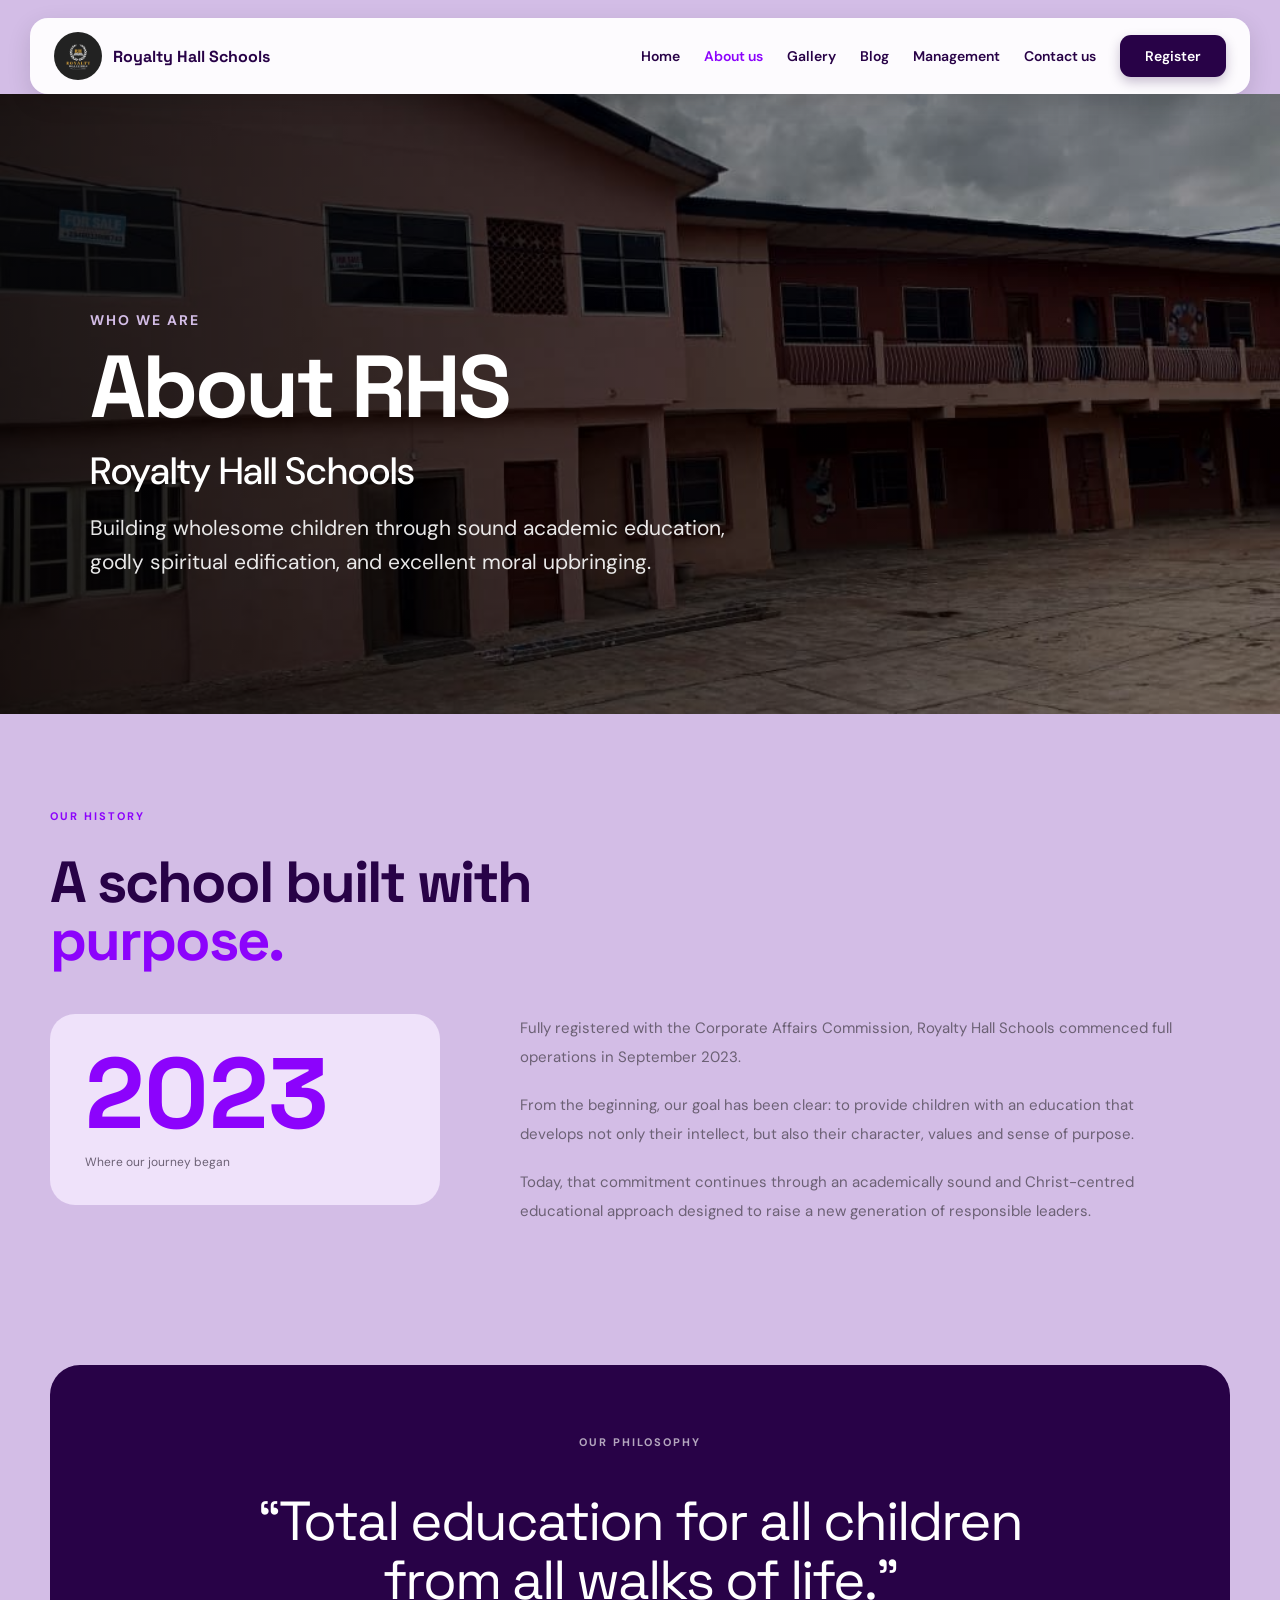
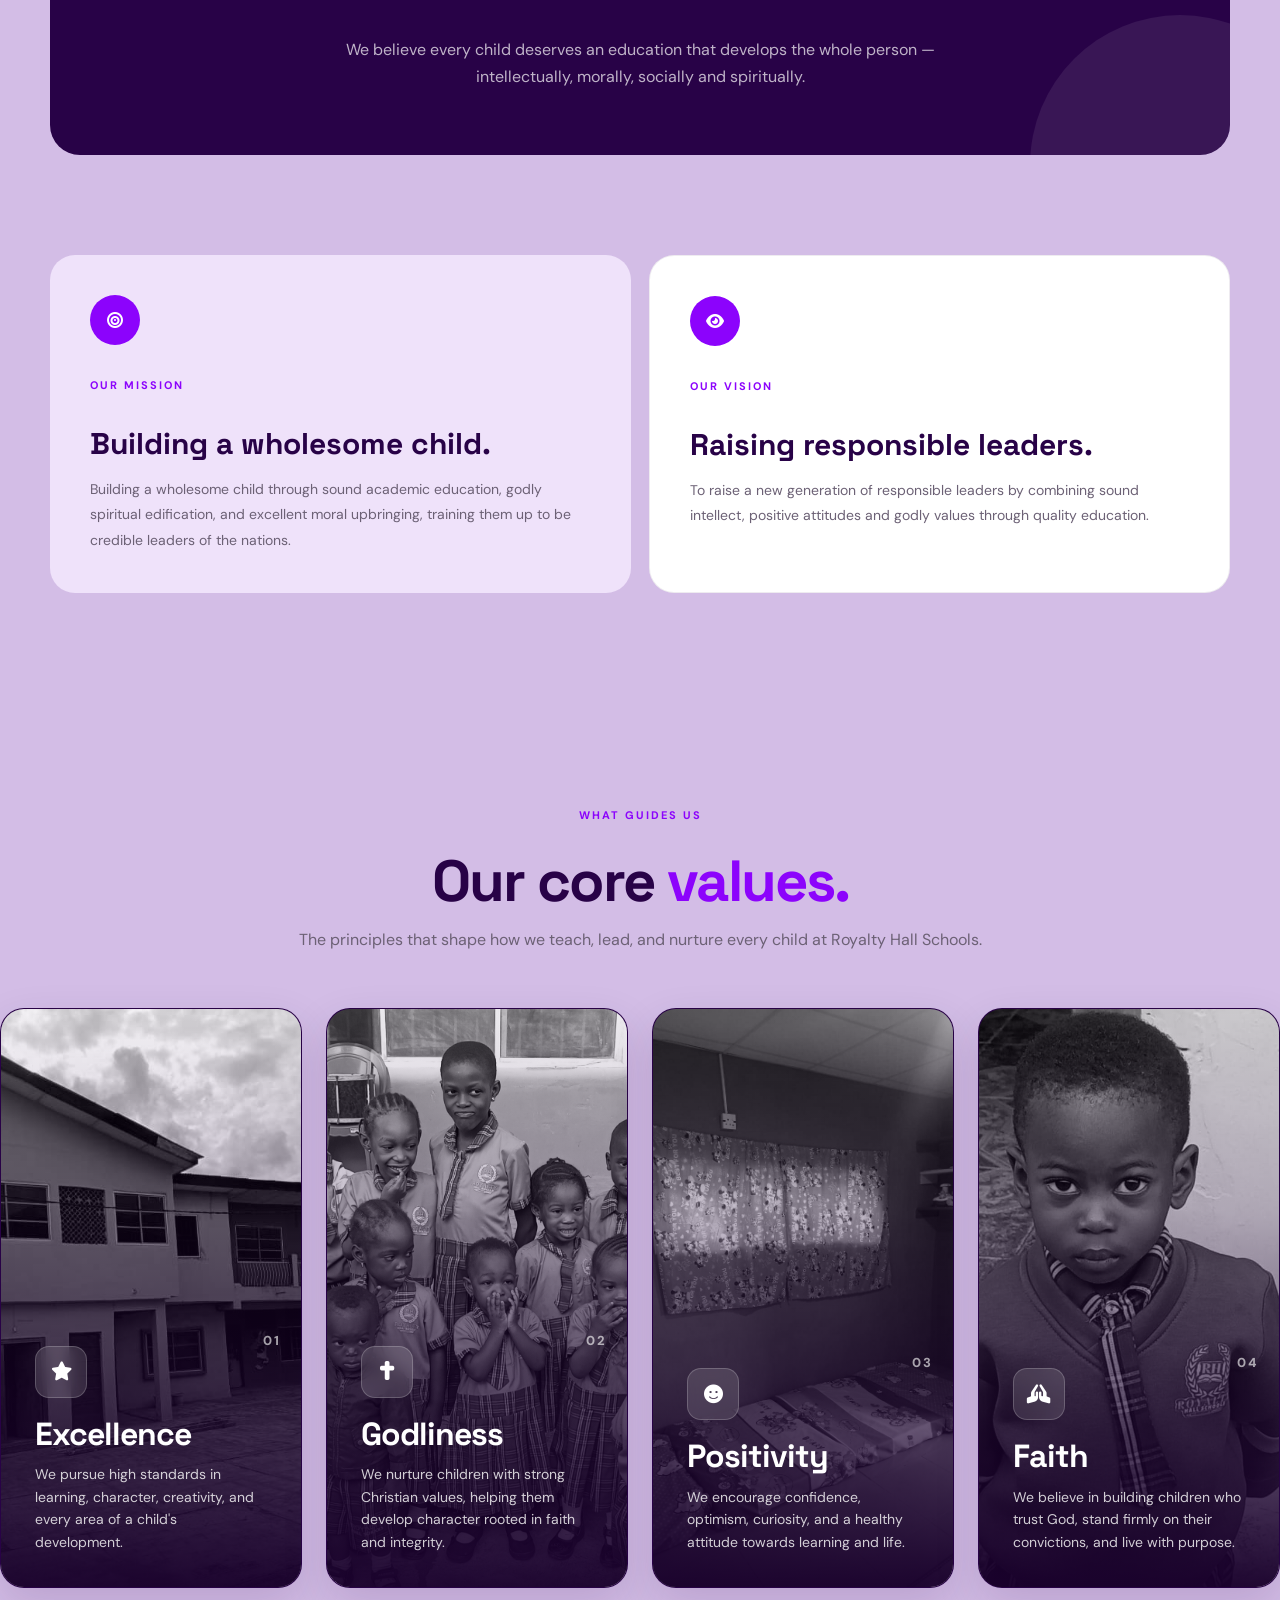
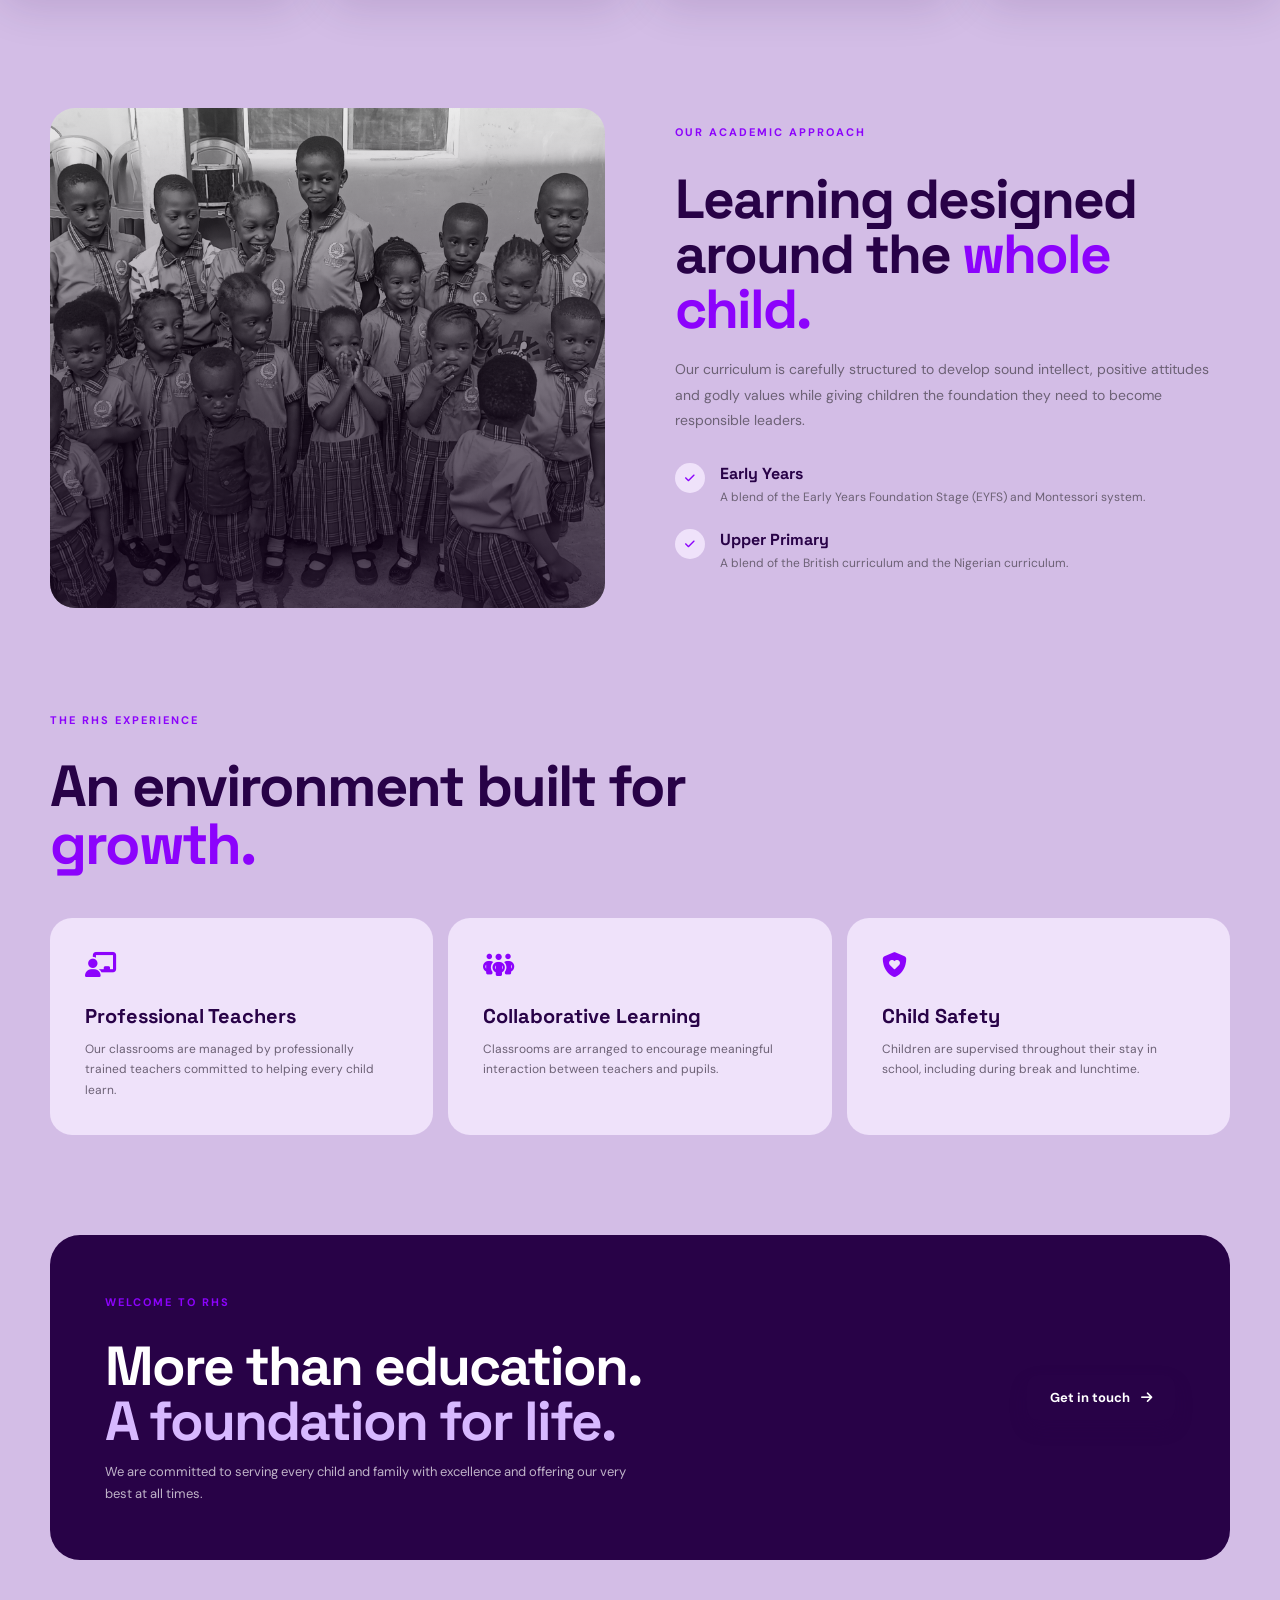
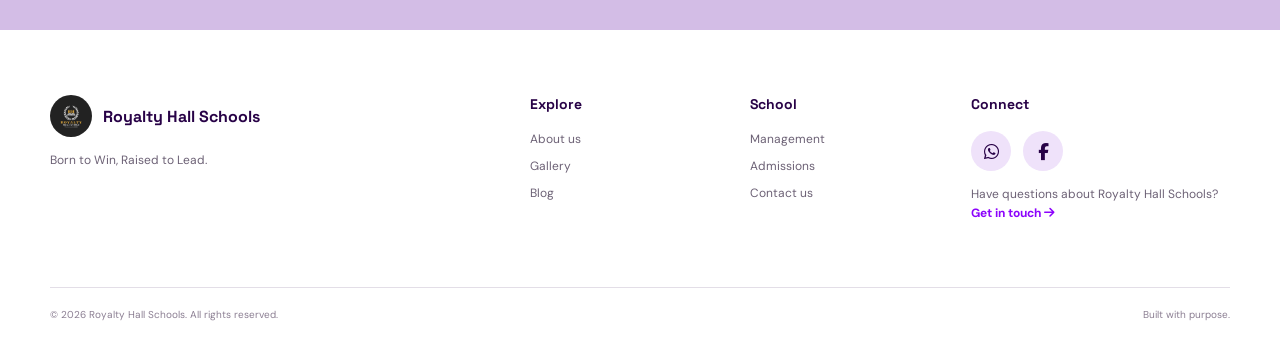
==== commit 2b84b324: "Added social links" ====
--- a/about.html
+++ b/about.html
@@ -13,7 +13,7 @@
   <title>About Us | Royalty Hall Schools</title>
 
   <link rel="stylesheet" href="style.css">
-
+    <link rel="stylesheet" href="https://cdnjs.cloudflare.com/ajax/libs/font-awesome/6.5.2/css/all.min.css">
   <link
     rel="stylesheet"
     href="https://cdnjs.cloudflare.com/ajax/libs/font-awesome/6.5.1/css/all.min.css"
@@ -393,51 +393,38 @@
 
   <!-- FOOTER -->
   <footer class="footer">
-
     <div class="footer-main section-shell">
-
       <div>
-        <a href="index.html" class="brand footer-brand">
-          <img
-            src="./assets/images/rhs_logo.jpg"
-            alt="Royalty Hall Schools logo"
-          >
-          <span>Royalty Hall Schools</span>
-        </a>
-
+        <a href="index.html" class="brand footer-brand"><img src="./assets/images/rhs_logo.jpg" alt="Royalty Hall Schools logo"><span>Royalty Hall Schools</span></a>
         <p>Born to Win, Raised to Lead.</p>
       </div>
-
-      <div>
-        <h4>Explore</h4>
-        <a href="about.html">About us</a>
-        <a href="gallery.html">Gallery</a>
-        <a href="blog.html">Blog</a>
-      </div>
-
-      <div>
-        <h4>School</h4>
-        <a href="management.html">Management</a>
-        <a href="register.html">Admissions</a>
-        <a href="contact.html">Contact us</a>
-      </div>
-
-      <div>
-        <h4>Connect</h4>
-        <p>Have questions about Royalty Hall Schools?</p>
-        <a href="contact.html" class="footer-contact">
-          Get in touch
-          <i class="fa-solid fa-arrow-right"></i>
-        </a>
-      </div>
-
-    </div>
-
-    <div class="footer-bottom section-shell">
-      <span>© 2026 Royalty Hall Schools. All rights reserved.</span>
-      <span>Built with purpose.</span>
-    </div>
-
+      <div><h4>Explore</h4><a href="about.html">About us</a><a href="gallery.html">Gallery</a><a href="blog.html">Blog</a></div>
+      <div><h4>School</h4><a href="management.html">Management</a><a href="register.html">Admissions</a><a href="contact.html">Contact us</a></div>
+      <div><h4>Connect</h4><div class="social-links">
+    <a
+      href="https://wa.me/+2348032084172"
+      target="_blank"
+      rel="noopener noreferrer"
+      aria-label="WhatsApp"
+    >
+      <i class="fa-brands fa-whatsapp"></i>
+    </a>
+
+    <a
+      href="https://www.facebook.com/profile.php?id=61563866310341"
+      target="_blank"
+      rel="noopener noreferrer"
+      aria-label="Facebook"
+    >
+      <i class="fa-brands fa-facebook-f"></i>
+    </a>
+  </div><p>Have questions about Royalty Hall Schools?</p><a href="contact.html" class="footer-contact">Get in touch <i class="fa-solid fa-arrow-right"></i></a></div>
+    </div>
+    <div>
+
+  
+</div>
+    <div class="footer-bottom section-shell"><span>© 2026 Royalty Hall Schools. All rights reserved.</span><span>Built with purpose.</span></div>
   </footer>
 
 
--- a/style.css
+++ b/style.css
@@ -2207,4 +2207,29 @@
     font-size: 34px !important;
   }
 
+}
+.social-links {
+  display: flex;
+  gap: 12px;
+  margin-top: 18px;
+}
+
+.social-links a {
+  width: 40px;
+  height: 40px;
+  display: flex;
+  align-items: center;
+  justify-content: center;
+  border-radius: 50%;
+  background: var(--pale);
+  color: var(--purple);
+  text-decoration: none;
+  font-size: 17px;
+  transition: all 0.25s ease;
+}
+
+.social-links a:hover {
+  background: var(--bright);
+  color: #fff;
+  transform: translateY(-3px);
 }
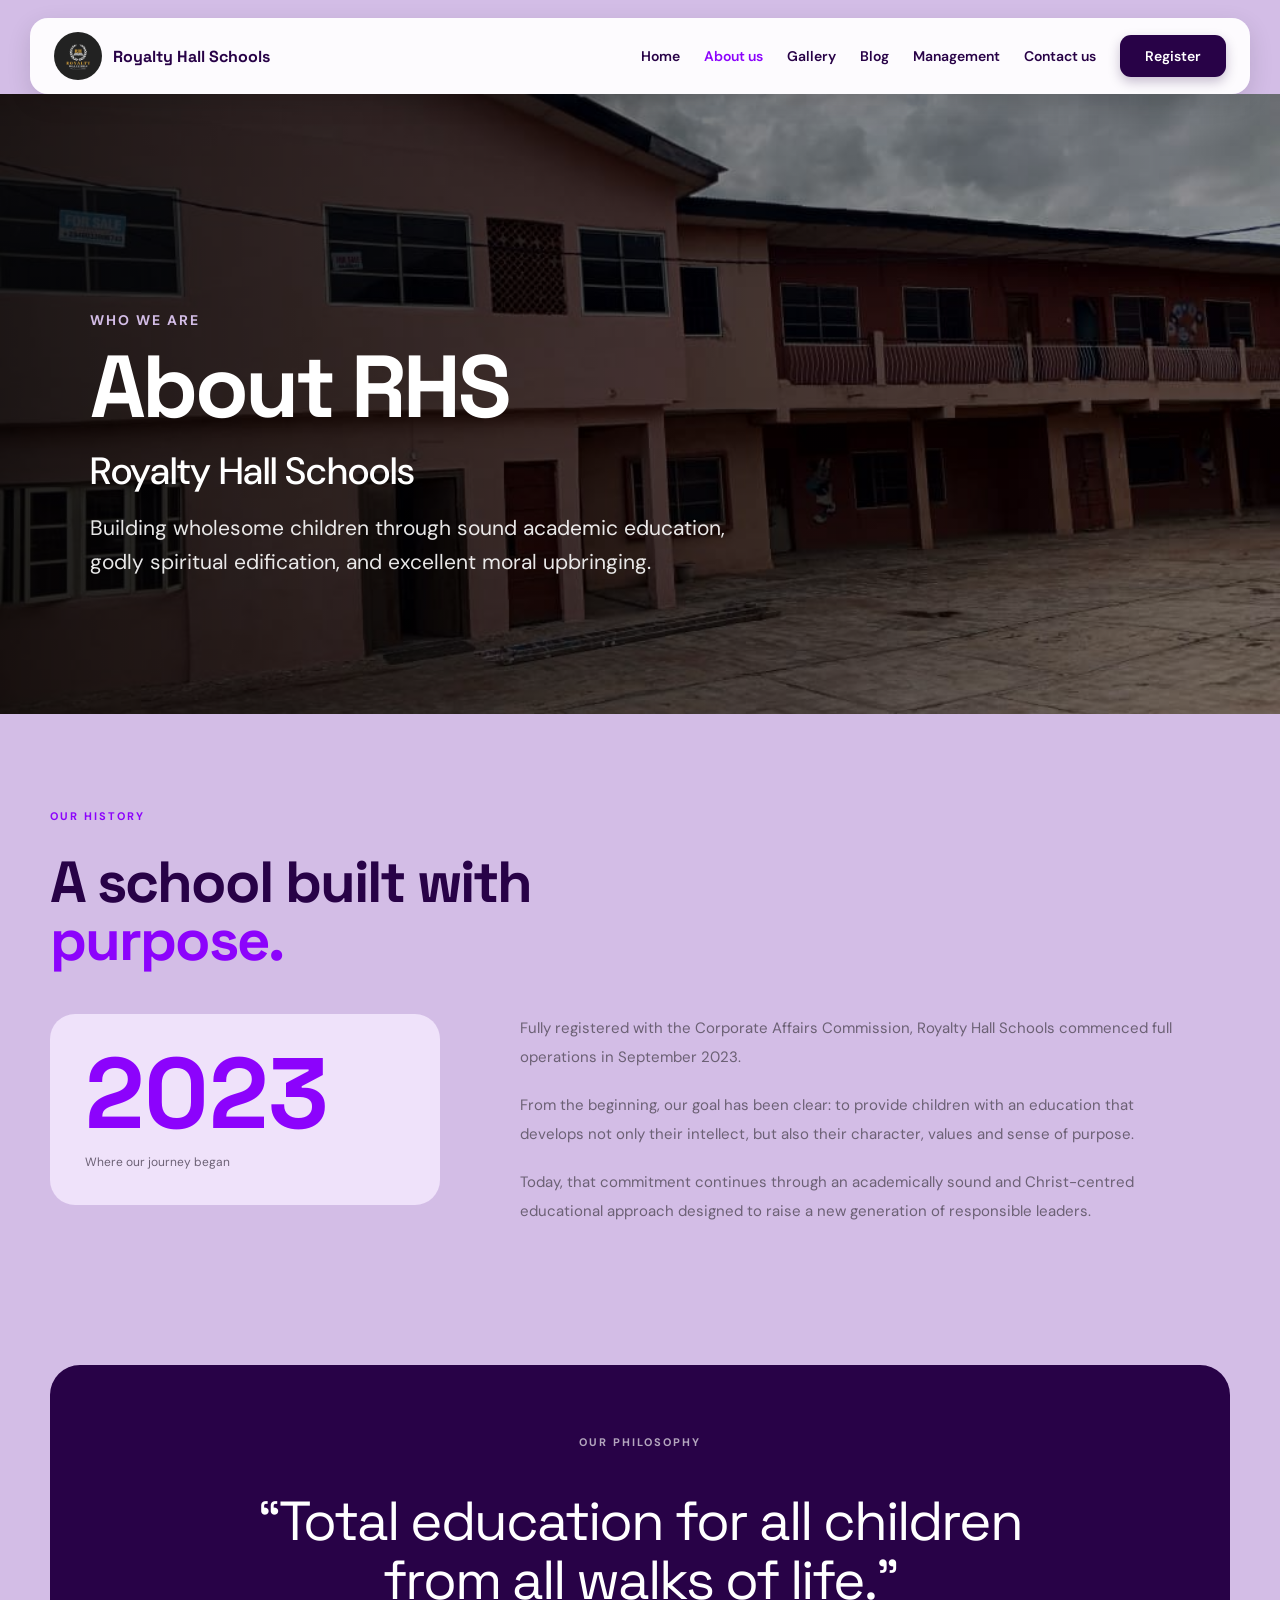
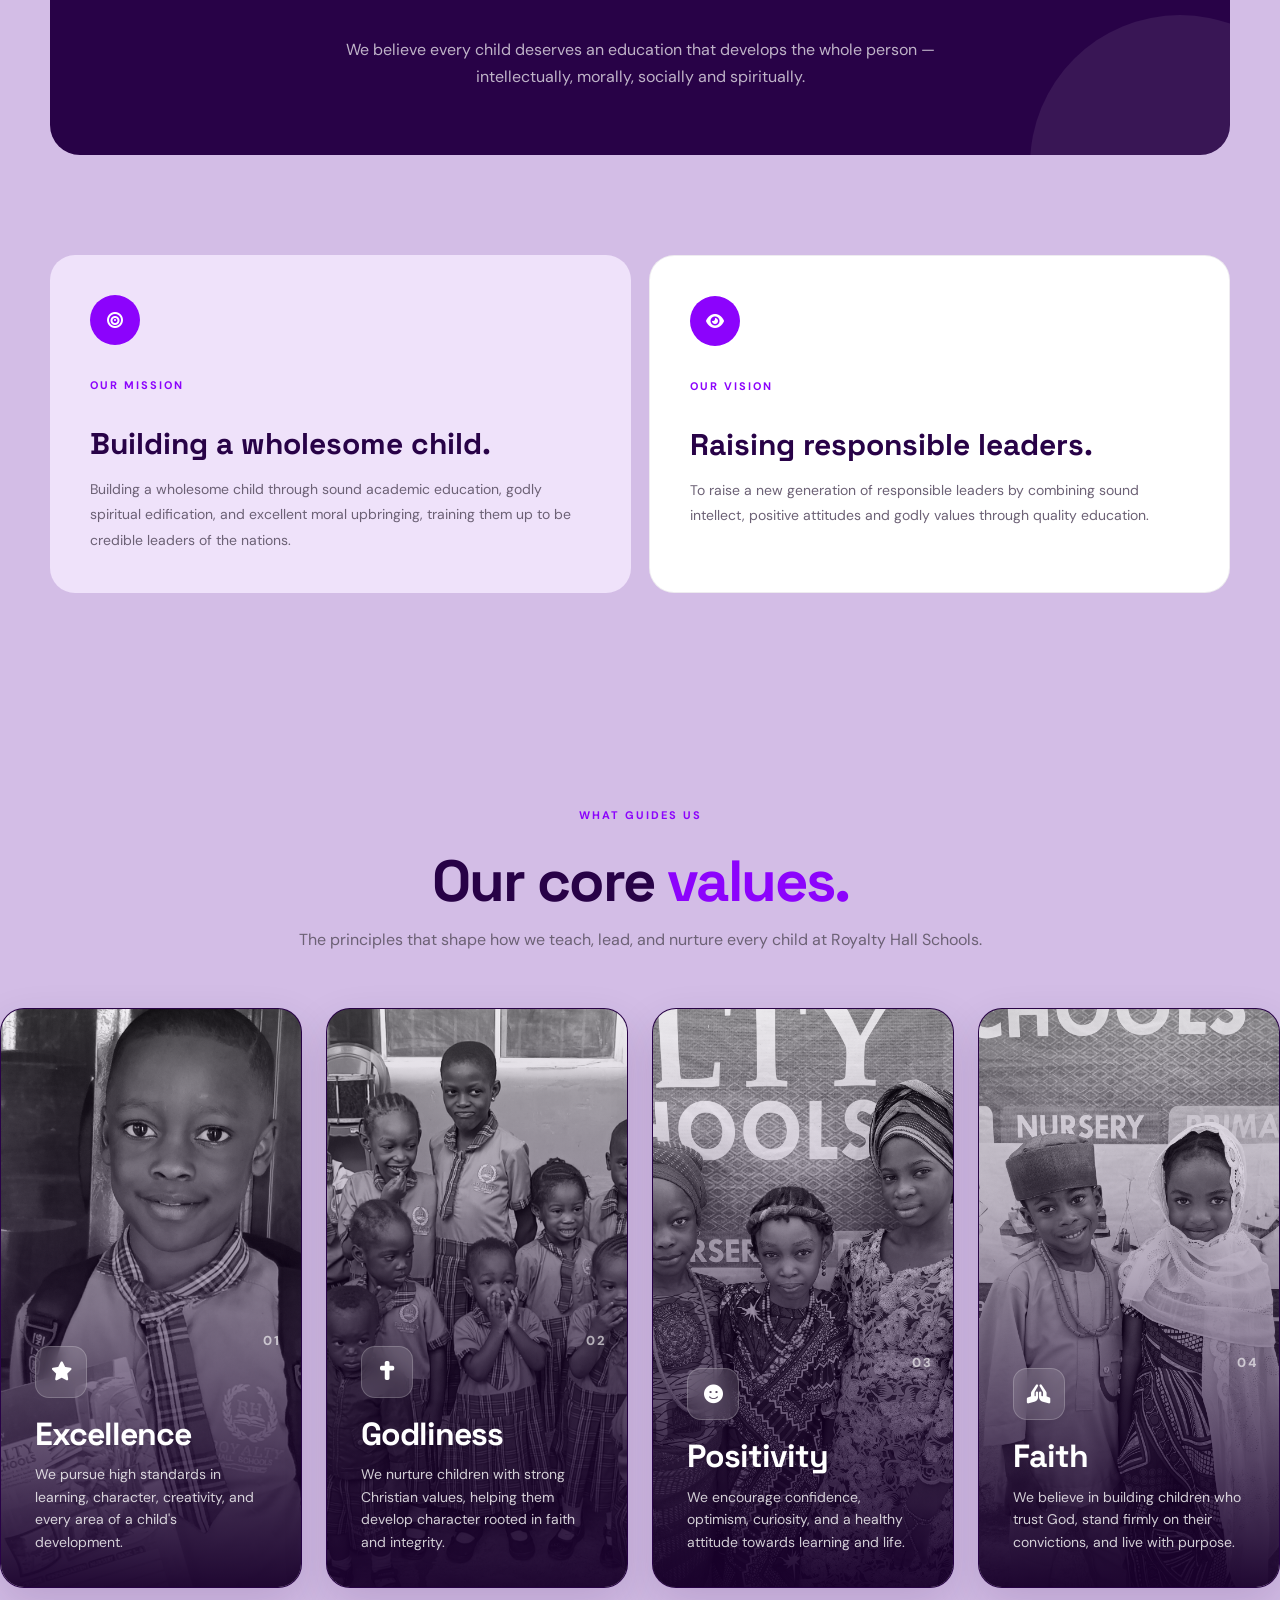
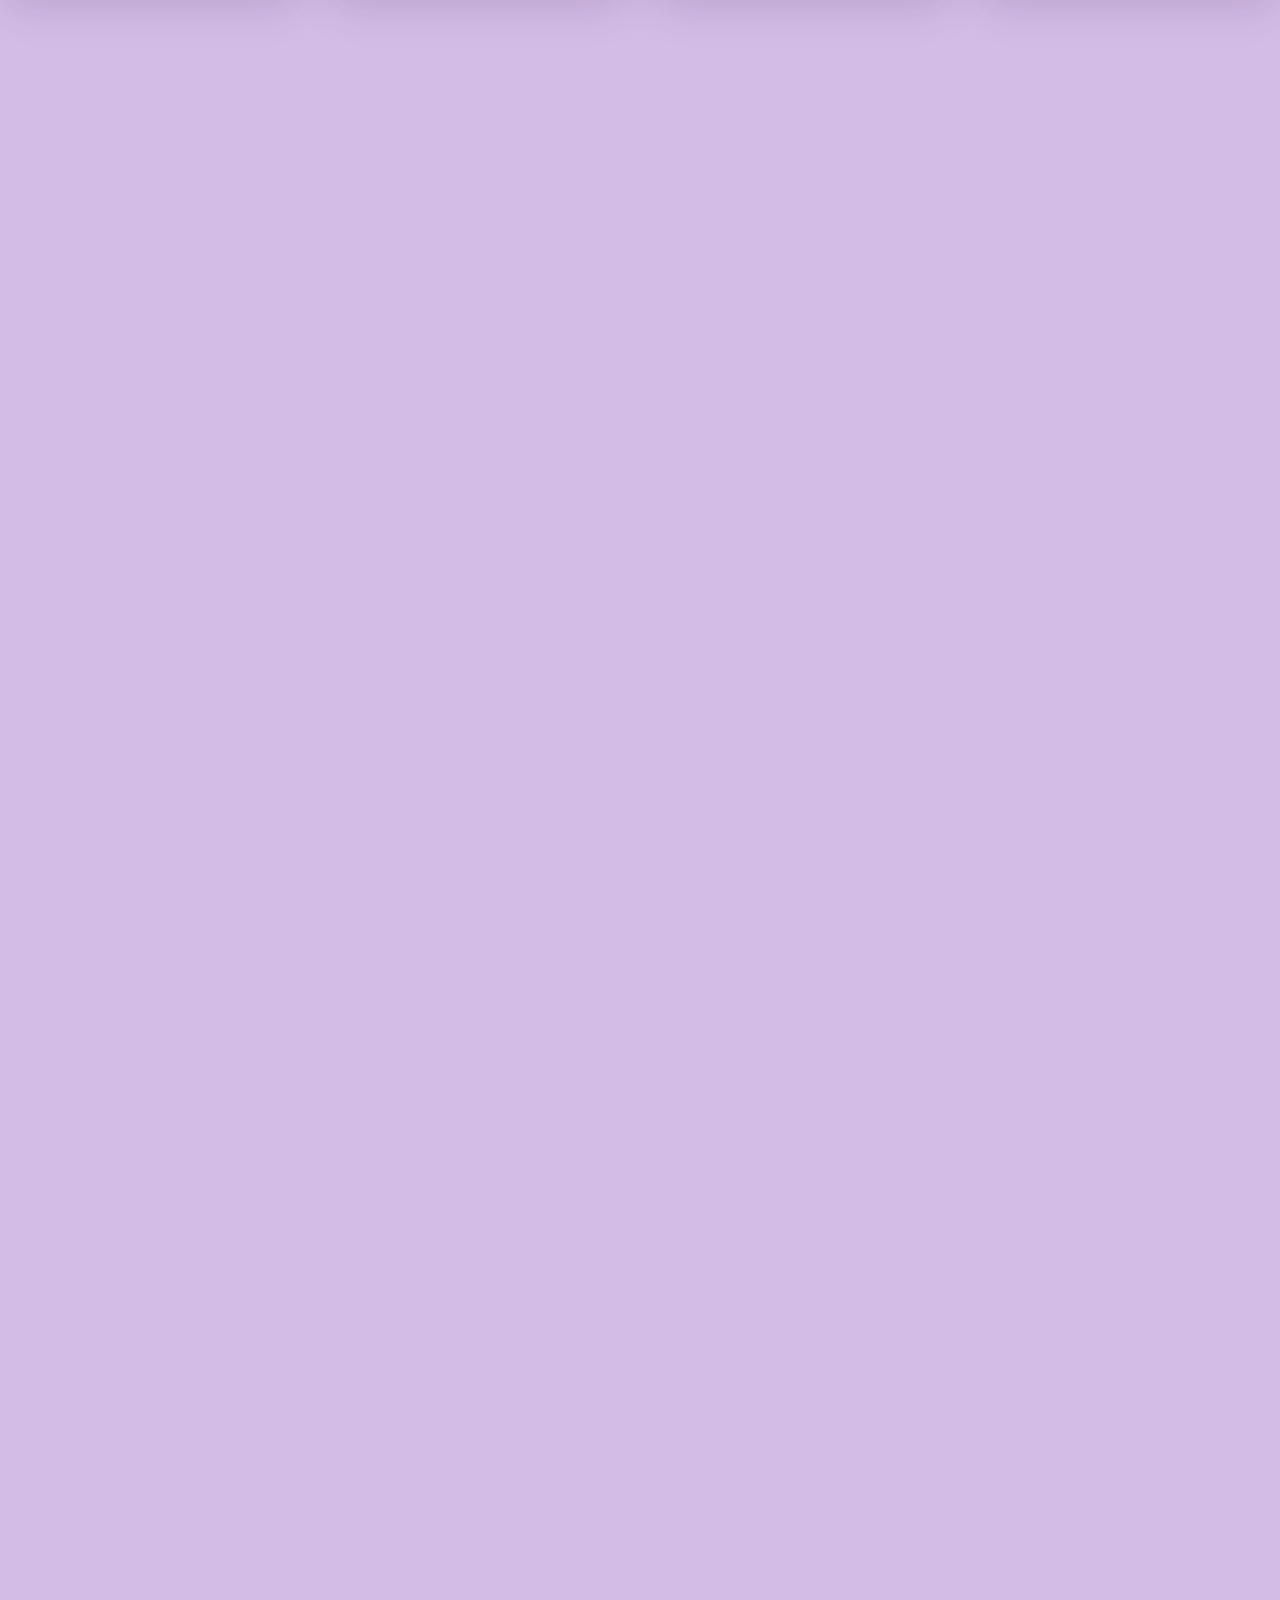
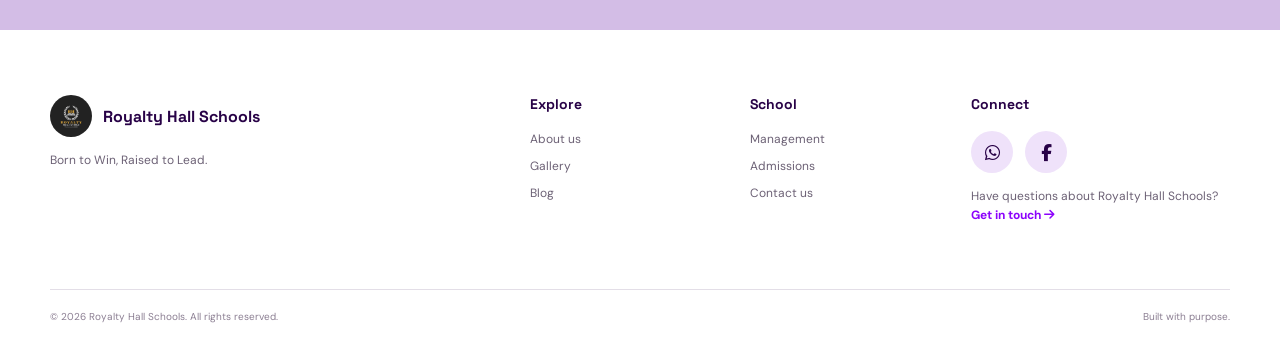
==== commit 87688cf1: "added more images" ====
--- a/about.html
+++ b/about.html
@@ -64,10 +64,10 @@
            style="background-image: url('./assets/images/img-1.jpg');"></div>
 
       <div class="about-slide"
-           style="background-image: url('./assets/images/img-2.jpg');"></div>
+           style="background-image: url('./assets/images/img-12.jpg');"></div>
 
       <div class="about-slide"
-           style="background-image: url('./assets/images/img-3.jpg');"></div>
+           style="background-image: url('./assets/images/img-17.jpg');"></div>
 
       <div class="about-slide"
            style="background-image: url('./assets/images/img-4.jpg');"></div>
@@ -202,7 +202,7 @@
 
     <article class="value-card">
       <div class="value-image">
-        <img src="./assets/images/img-1.jpg" alt="Excellence at Royalty Hall Schools">
+        <img src="./assets/images/img-5.jpg" alt="Excellence at Royalty Hall Schools">
       </div>
 
       <div class="value-overlay"></div>
@@ -240,7 +240,7 @@
 
     <article class="value-card">
       <div class="value-image">
-        <img src="./assets/images/img-3.jpg" alt="Positivity at Royalty Hall Schools">
+        <img src="./assets/images/img-20.jpg" alt="Positivity at Royalty Hall Schools">
       </div>
 
       <div class="value-overlay"></div>
@@ -259,7 +259,7 @@
 
     <article class="value-card">
       <div class="value-image">
-        <img src="./assets/images/img-4.jpg" alt="Faith at Royalty Hall Schools">
+        <img src="./assets/images/img-14.jpg" alt="Faith at Royalty Hall Schools">
       </div>
 
       <div class="value-overlay"></div>
@@ -283,7 +283,7 @@
   <section class="academic-about section-shell">
 
     <div class="academic-image reveal">
-      <img src="./assets/images/img-2.jpg" alt="Learning at Royalty Hall Schools">
+      <img src="./assets/images/img-6.jpg" alt="Learning at Royalty Hall Schools">
       <div class="academic-image-overlay"></div>
     </div>
 
--- a/style.css
+++ b/style.css
@@ -2232,4 +2232,86 @@
   background: var(--bright);
   color: #fff;
   transform: translateY(-3px);
+}
+/* Social icons - mobile fix */
+.social-links {
+  display: flex !important;
+  align-items: center;
+  gap: 12px;
+  margin-top: 18px;
+  visibility: visible !important;
+  opacity: 1 !important;
+}
+
+.social-links a {
+  display: flex !important;
+  width: 42px;
+  height: 42px;
+  align-items: center;
+  justify-content: center;
+  flex-shrink: 0;
+  visibility: visible !important;
+  opacity: 1 !important;
+}
+/* =========================================================
+   FOOTER SOCIAL LINKS
+========================================================= */
+
+.social-links {
+  display: flex !important;
+  align-items: center;
+  gap: 12px;
+  margin-top: 18px;
+}
+
+.social-links a {
+  width: 42px;
+  height: 42px;
+  display: flex !important;
+  align-items: center;
+  justify-content: center;
+  flex-shrink: 0;
+
+  border-radius: 50%;
+  background: var(--pale);
+  color: var(--purple);
+
+  text-decoration: none;
+  font-size: 17px;
+
+  transition:
+    background 0.25s ease,
+    color 0.25s ease,
+    transform 0.25s ease;
+
+  visibility: visible !important;
+  opacity: 1 !important;
+}
+
+.social-links a:hover {
+  background: var(--bright);
+  color: var(--white);
+  transform: translateY(-3px);
+}
+
+
+/* Mobile footer */
+@media (max-width: 600px) {
+
+  .social-links {
+    display: flex !important;
+    width: 100%;
+    margin-top: 18px;
+  }
+
+  .social-links a {
+    display: flex !important;
+    width: 42px;
+    height: 42px;
+  }
+
+}
+body {
+  overflow-x: hidden;
+  overflow-y: auto;
 }
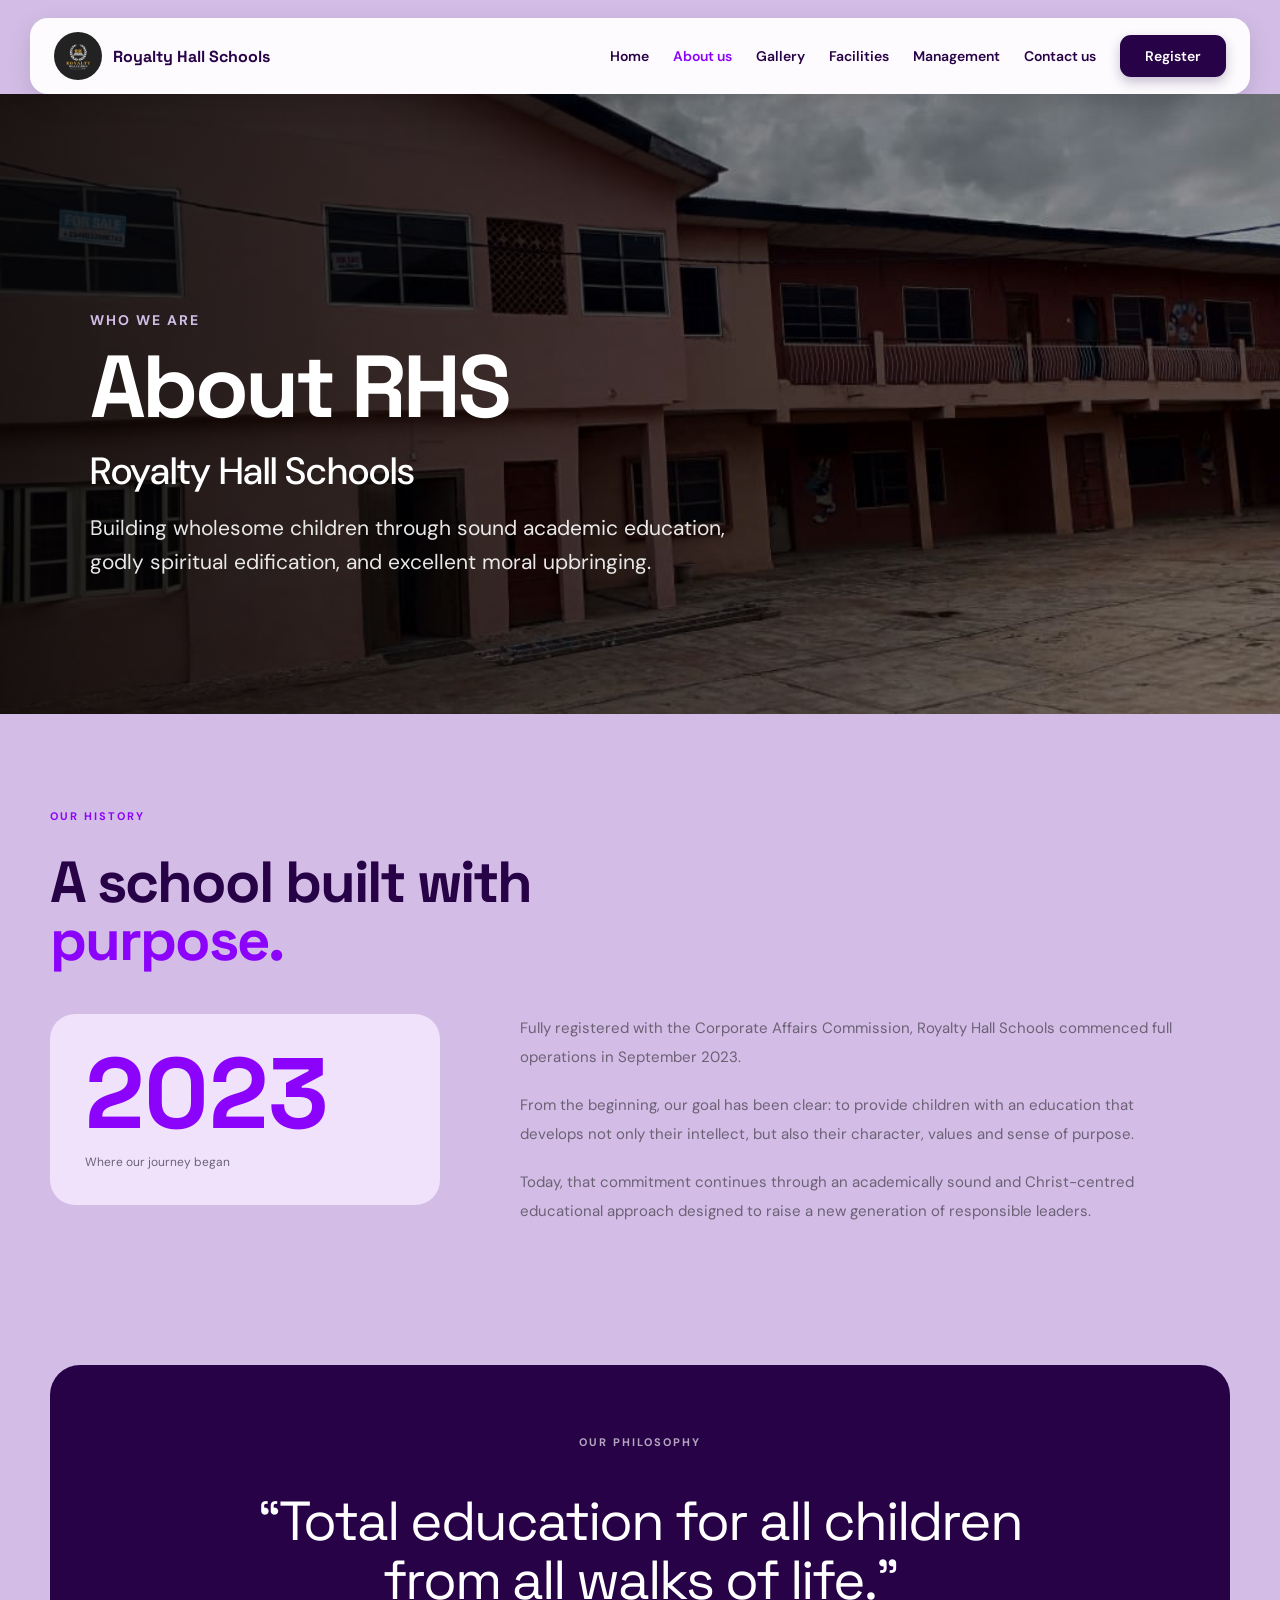
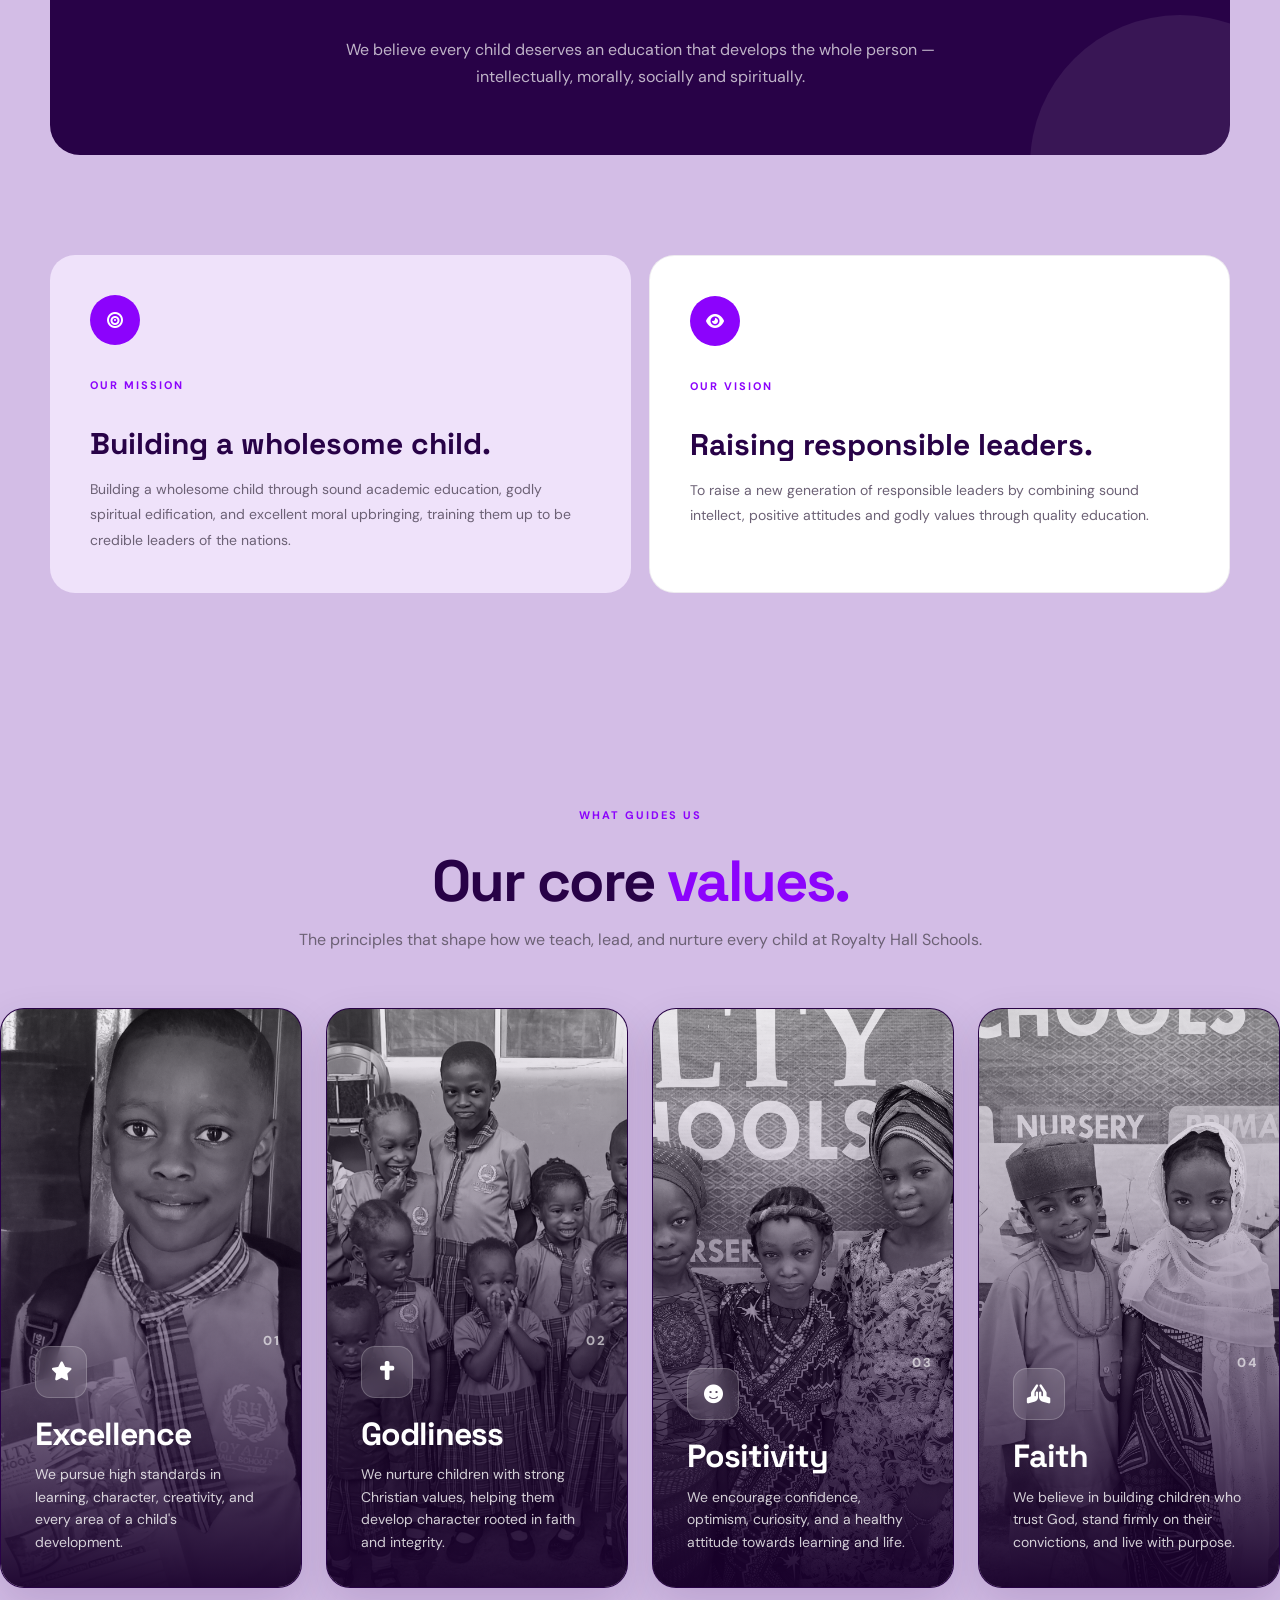
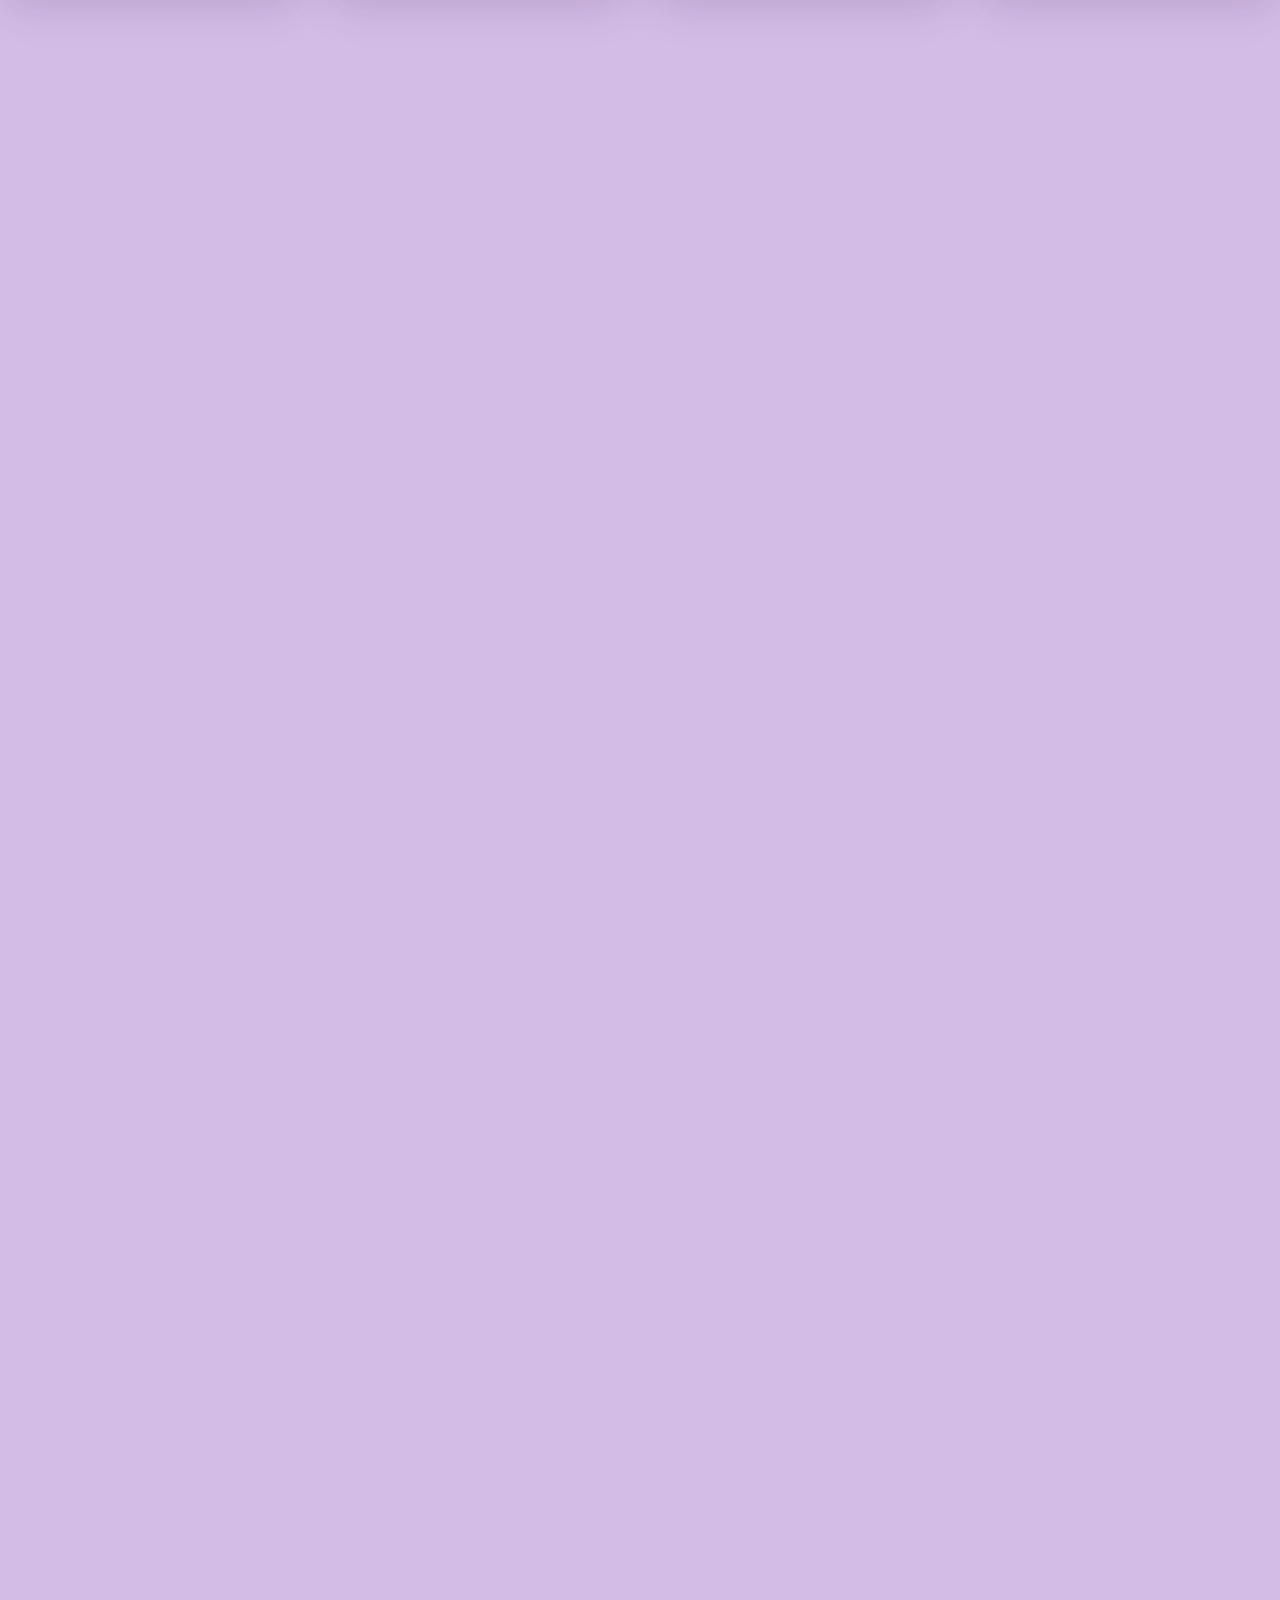
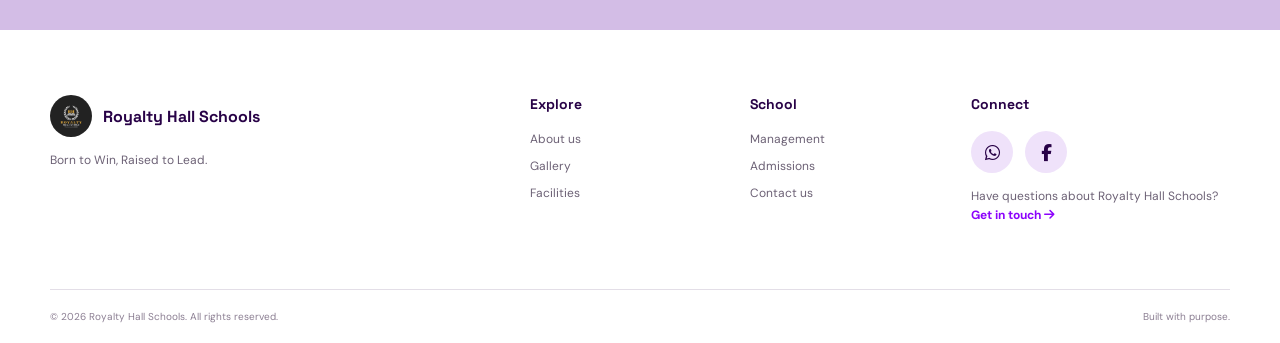
==== commit 67296b70: "corrected homepage info" ====
--- a/about.html
+++ b/about.html
@@ -43,7 +43,7 @@
       <a href="index.html">Home</a>
       <a href="about.html" class="active">About us</a>
       <a href="gallery.html">Gallery</a>
-      <a href="blog.html">Blog</a>
+      <a href="facilities.html">Facilities</a>
       <a href="management.html">Management</a>
       <a href="contact.html">Contact us</a>
       <a href="register.html" class="register-btn">Register</a>
@@ -398,7 +398,7 @@
         <a href="index.html" class="brand footer-brand"><img src="./assets/images/rhs_logo.jpg" alt="Royalty Hall Schools logo"><span>Royalty Hall Schools</span></a>
         <p>Born to Win, Raised to Lead.</p>
       </div>
-      <div><h4>Explore</h4><a href="about.html">About us</a><a href="gallery.html">Gallery</a><a href="blog.html">Blog</a></div>
+      <div><h4>Explore</h4><a href="about.html">About us</a><a href="gallery.html">Gallery</a><a href="facilities.html">Facilities</a></div>
       <div><h4>School</h4><a href="management.html">Management</a><a href="register.html">Admissions</a><a href="contact.html">Contact us</a></div>
       <div><h4>Connect</h4><div class="social-links">
     <a
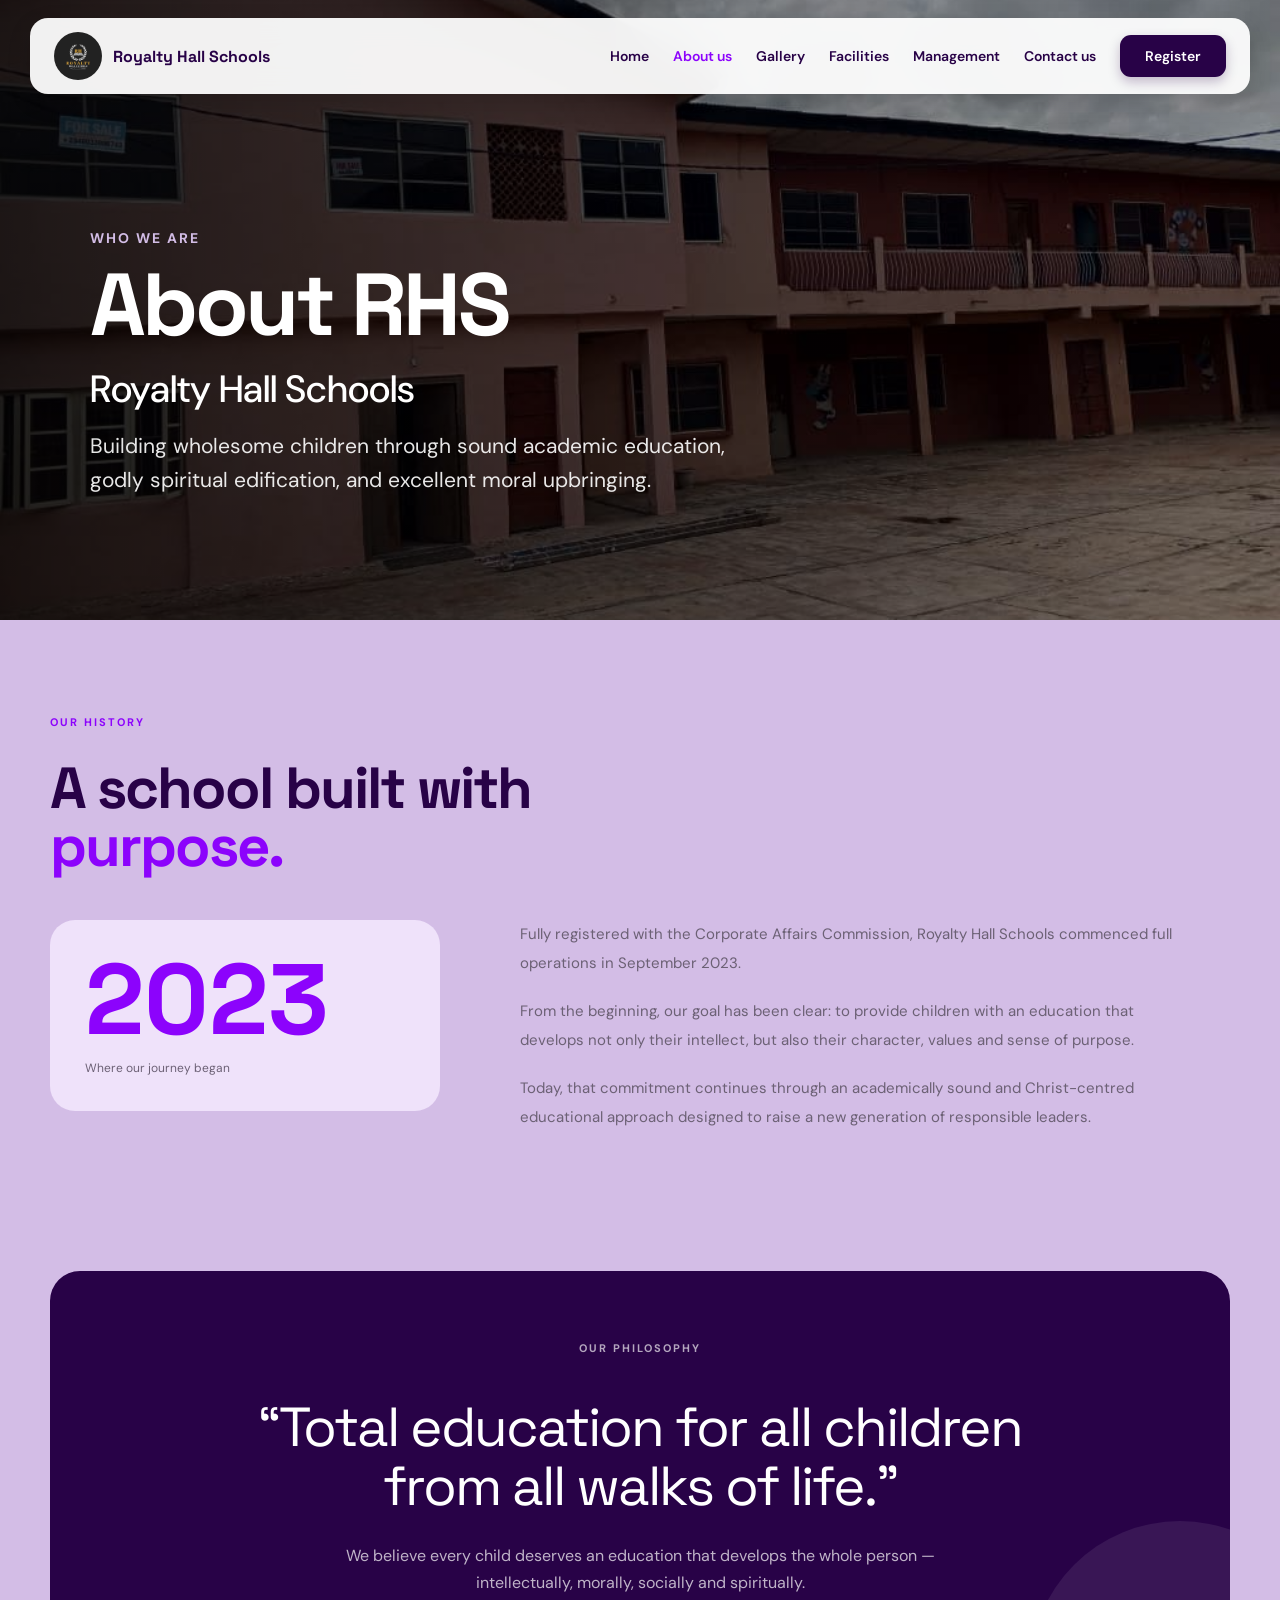
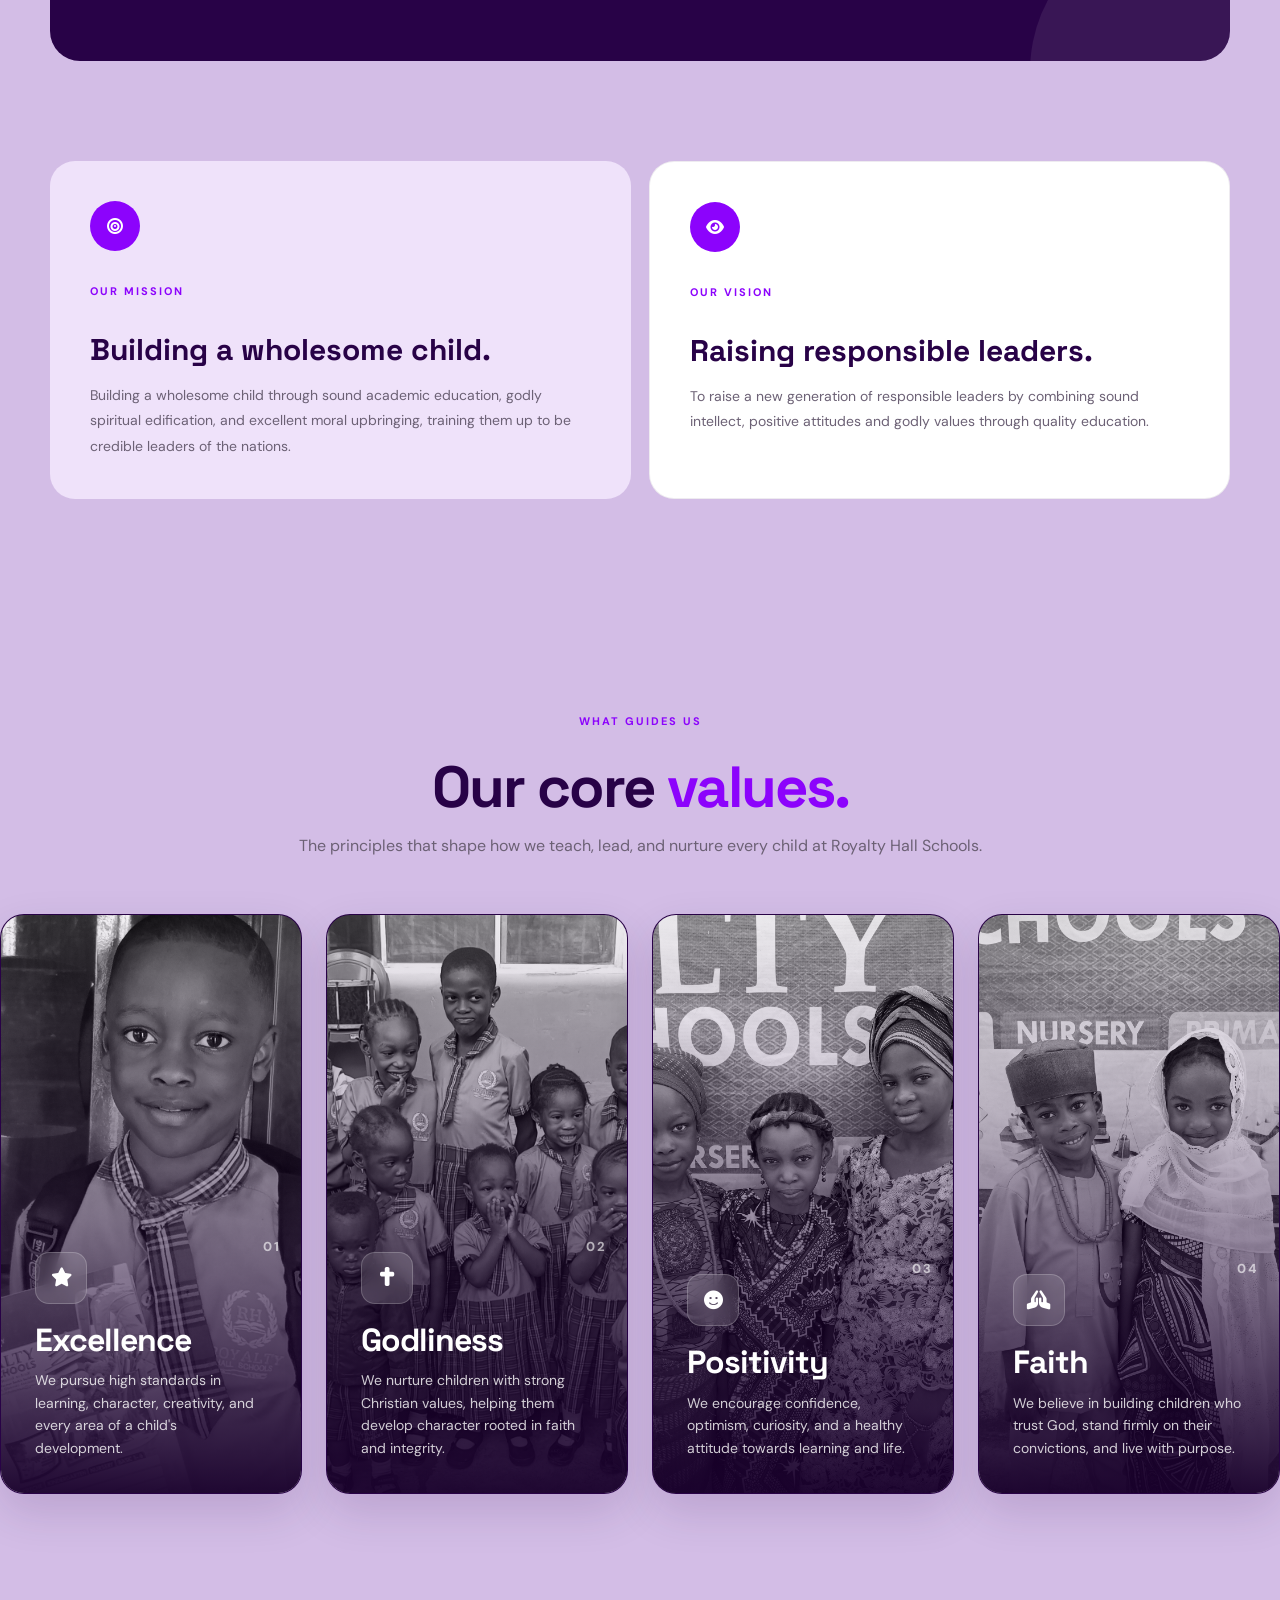
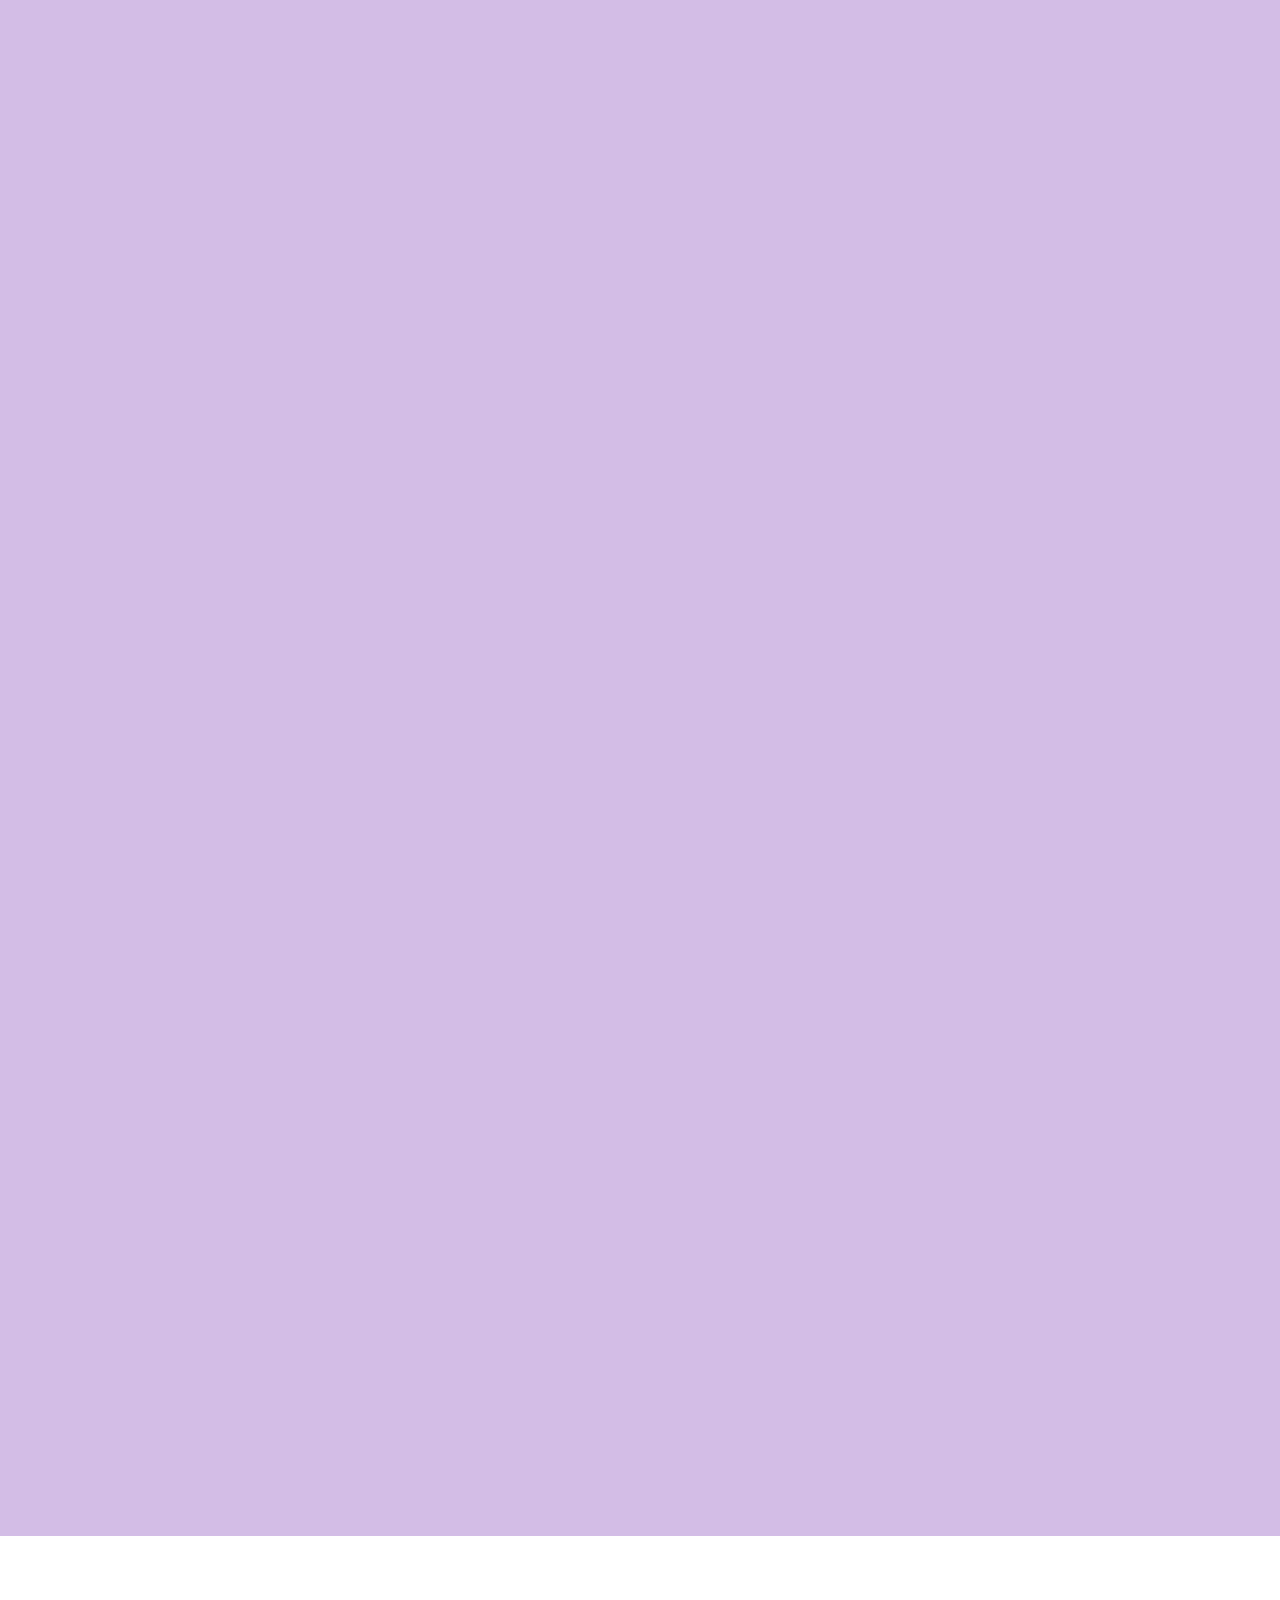
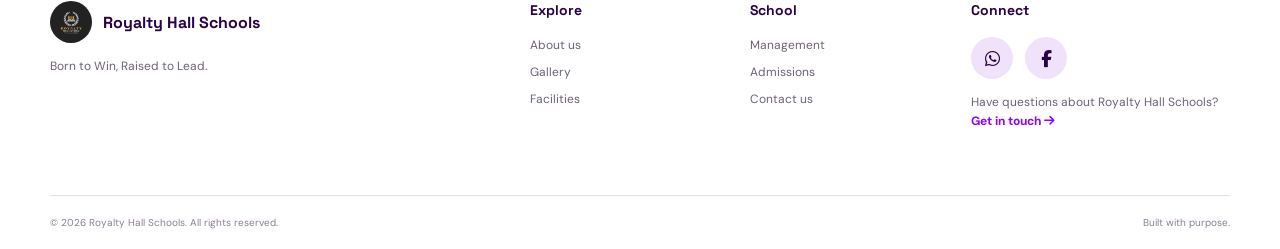
==== commit b0e9c53a: "contact us page re-updated" ====
--- a/about.html
+++ b/about.html
@@ -380,7 +380,7 @@
       </p>
     </div>
 
-    <a href="#contact" class="btn btn-primary">
+    <a href="contact.html" class="btn btn-primary">
       Get in touch
       <i class="fa-solid fa-arrow-right"></i>
     </a>
--- a/style.css
+++ b/style.css
@@ -2314,4 +2314,1424 @@
 body {
   overflow-x: hidden;
   overflow-y: auto;
-}+}
+    /* =========================================================
+       GALLERY PAGE
+    ========================================================= */
+
+    /* .gallery-page {
+      overflow: hidden;
+    } */
+
+    /* HERO
+    --------------------------------------------------------- */
+
+    .gallery-hero {
+      min-height: 72vh;
+      display: flex;
+      align-items: flex-end;
+      position: relative;
+      margin: 0 15px;
+      border-radius: 0 0 34px 34px;
+      overflow: hidden;
+      background: var(--purple);
+    }
+
+    .gallery-hero-image {
+      position: absolute;
+      inset: 0;
+      background:
+        linear-gradient(
+          90deg,
+          rgba(25, 0, 44, .88) 0%,
+          rgba(25, 0, 44, .48) 48%,
+          rgba(25, 0, 44, .12) 100%
+        ),
+        url("./assets/images/img-22.jpg") center/cover no-repeat;
+      transform: scale(1.03);
+      animation: galleryHeroZoom 8s ease-in-out infinite alternate;
+    }
+
+    @keyframes galleryHeroZoom {
+      from {
+        transform: scale(1.03);
+      }
+
+      to {
+        transform: scale(1.10);
+      }
+    }
+
+    .gallery-hero-content {
+      position: relative;
+      z-index: 2;
+      max-width: 760px;
+      padding: 90px 7vw 75px;
+      color: var(--white);
+    }
+
+    .gallery-eyebrow {
+      display: inline-flex;
+      align-items: center;
+      gap: 9px;
+      font-size: 11px;
+      font-weight: 700;
+      letter-spacing: .14em;
+      text-transform: uppercase;
+      color: var(--white);
+      margin-bottom: 22px;
+    }
+
+    .gallery-eyebrow::before {
+      content: "";
+      width: 28px;
+      height: 2px;
+      background: var(--bright);
+    }
+
+    .gallery-hero h1 {
+      font-family: "Space Grotesk", sans-serif;
+      font-size: clamp(52px, 8vw, 105px);
+      line-height: .9;
+      letter-spacing: -.055em;
+      margin: 0;
+    }
+
+    .gallery-hero h1 span {
+      color: #d3bde6;
+    }
+
+    .gallery-hero p {
+      max-width: 560px;
+      margin: 28px 0 0;
+      font-size: 15px;
+      line-height: 1.75;
+      color: rgba(255,255,255,.78);
+    }
+
+    .gallery-hero-number {
+      position: absolute;
+      right: 6vw;
+      bottom: 55px;
+      z-index: 2;
+      color: rgba(255,255,255,.16);
+      font-family: "Space Grotesk", sans-serif;
+      font-size: clamp(80px, 14vw, 190px);
+      font-weight: 700;
+      line-height: .7;
+      pointer-events: none;
+    }
+
+
+    /* INTRO
+    --------------------------------------------------------- */
+
+    .gallery-intro {
+      padding-top: 100px;
+      padding-bottom: 45px;
+    }
+
+    .gallery-intro-grid {
+      display: grid;
+      grid-template-columns: 1fr 1.8fr;
+      gap: 70px;
+      align-items: end;
+    }
+
+    .gallery-intro-label {
+      font-size: 11px;
+      text-transform: uppercase;
+      letter-spacing: .13em;
+      font-weight: 700;
+      color: var(--bright);
+    }
+
+    .gallery-intro h2 {
+      font-family: "Space Grotesk", sans-serif;
+      font-size: clamp(35px, 5vw, 62px);
+      line-height: 1;
+      letter-spacing: -.045em;
+      margin: 12px 0 0;
+      color: var(--purple);
+    }
+
+    .gallery-intro-copy {
+      max-width: 610px;
+      color: var(--muted);
+      font-size: 14px;
+      line-height: 1.8;
+    }
+
+
+    /* FILTER BAR
+    --------------------------------------------------------- */
+
+    .gallery-controls {
+      padding: 10px 0 55px;
+    }
+
+    .gallery-controls-inner {
+      display: flex;
+      align-items: center;
+      justify-content: space-between;
+      gap: 20px;
+      border-top: 1px solid var(--line);
+      border-bottom: 1px solid var(--line);
+      padding: 18px 0;
+    }
+
+    .gallery-filters {
+      display: flex;
+      flex-wrap: wrap;
+      gap: 7px;
+    }
+
+    .gallery-filter {
+      border: 1px solid transparent;
+      background: transparent;
+      color: var(--muted);
+      padding: 9px 15px;
+      border-radius: 100px;
+      font: inherit;
+      font-size: 11px;
+      font-weight: 700;
+      cursor: pointer;
+      transition: .25s ease;
+    }
+
+    .gallery-filter:hover,
+    .gallery-filter.active {
+      background: var(--purple);
+      color: var(--white);
+    }
+
+    .shuffle-btn {
+      border: 1px solid var(--line);
+      background: var(--white);
+      color: var(--purple);
+      border-radius: 100px;
+      padding: 10px 16px;
+      display: inline-flex;
+      align-items: center;
+      gap: 8px;
+      font: inherit;
+      font-size: 11px;
+      font-weight: 700;
+      cursor: pointer;
+      transition: .25s ease;
+      white-space: nowrap;
+    }
+
+    .shuffle-btn:hover {
+      background: var(--bright);
+      border-color: var(--bright);
+      color: var(--white);
+      transform: translateY(-2px);
+    }
+
+
+    /* FEATURED MOMENT
+    --------------------------------------------------------- */
+
+    .featured-moment {
+      margin-bottom: 80px;
+    }
+
+    .featured-card {
+      display: grid;
+      grid-template-columns: 1.45fr .75fr;
+      min-height: 510px;
+      background: var(--purple);
+      border-radius: 28px;
+      overflow: hidden;
+      box-shadow: var(--shadow);
+    }
+
+    .featured-image {
+      min-height: 510px;
+      position: relative;
+      overflow: hidden;
+    }
+
+    .featured-image img {
+      width: 100%;
+      height: 100%;
+      object-fit: cover;
+      transition: transform .8s ease;
+    }
+
+    .featured-card:hover .featured-image img {
+      transform: scale(1.045);
+    }
+
+    .featured-image::after {
+      content: "";
+      position: absolute;
+      inset: 0;
+      background: linear-gradient(
+        180deg,
+        transparent 55%,
+        rgba(0,0,0,.35)
+      );
+      pointer-events: none;
+    }
+
+    .featured-tag {
+      position: absolute;
+      left: 25px;
+      top: 25px;
+      z-index: 2;
+      background: var(--white);
+      color: var(--purple);
+      padding: 8px 13px;
+      border-radius: 100px;
+      font-size: 9px;
+      font-weight: 700;
+      text-transform: uppercase;
+      letter-spacing: .1em;
+    }
+
+    .featured-info {
+      padding: 55px 45px;
+      display: flex;
+      flex-direction: column;
+      justify-content: center;
+      color: var(--white);
+    }
+
+    .featured-info small {
+      color: #d3bde6;
+      text-transform: uppercase;
+      letter-spacing: .13em;
+      font-size: 9px;
+      font-weight: 700;
+    }
+
+    .featured-info h3 {
+      font-family: "Space Grotesk", sans-serif;
+      font-size: clamp(30px, 4vw, 48px);
+      line-height: 1;
+      letter-spacing: -.04em;
+      margin: 15px 0 20px;
+    }
+
+    .featured-info p {
+      color: rgba(255,255,255,.68);
+      font-size: 12px;
+      line-height: 1.8;
+      margin: 0;
+    }
+
+    .featured-open {
+      margin-top: 35px;
+      width: fit-content;
+      border: 0;
+      background: var(--bright);
+      color: var(--white);
+      padding: 13px 18px;
+      border-radius: 100px;
+      font: inherit;
+      font-size: 10px;
+      font-weight: 700;
+      cursor: pointer;
+      transition: .25s ease;
+    }
+
+    .featured-open:hover {
+      transform: translateY(-3px);
+    }
+
+
+    /* MASONRY GALLERY
+    --------------------------------------------------------- */
+
+    .gallery-section-heading {
+      display: flex;
+      align-items: flex-end;
+      justify-content: space-between;
+      gap: 20px;
+      margin-bottom: 28px;
+    }
+
+    .gallery-section-heading h2 {
+      font-family: "Space Grotesk", sans-serif;
+      font-size: clamp(30px, 4vw, 48px);
+      line-height: 1;
+      letter-spacing: -.04em;
+      margin: 0;
+    }
+
+    .gallery-section-heading p {
+      max-width: 320px;
+      color: var(--muted);
+      font-size: 11px;
+      line-height: 1.7;
+      margin: 0;
+      text-align: right;
+    }
+
+    .gallery-masonry {
+      columns: 3 280px;
+      column-gap: 18px;
+    }
+
+    .gallery-item {
+      break-inside: avoid;
+      margin-bottom: 18px;
+      position: relative;
+      border-radius: 20px;
+      overflow: hidden;
+      cursor: pointer;
+      background: var(--purple);
+      opacity: 0;
+      transform: translateY(25px);
+      animation: galleryReveal .7s ease forwards;
+    }
+
+    .gallery-item:nth-child(2) { animation-delay: .05s; }
+    .gallery-item:nth-child(3) { animation-delay: .1s; }
+    .gallery-item:nth-child(4) { animation-delay: .15s; }
+    .gallery-item:nth-child(5) { animation-delay: .2s; }
+    .gallery-item:nth-child(6) { animation-delay: .25s; }
+    .gallery-item:nth-child(7) { animation-delay: .3s; }
+    .gallery-item:nth-child(8) { animation-delay: .35s; }
+    .gallery-item:nth-child(9) { animation-delay: .4s; }
+
+    @keyframes galleryReveal {
+      to {
+        opacity: 1;
+        transform: translateY(0);
+      }
+    }
+
+    .gallery-item img {
+      display: block;
+      width: 100%;
+      height: auto;
+      transition: transform .6s ease;
+    }
+
+    .gallery-item:hover img {
+      transform: scale(1.06);
+    }
+
+    .gallery-overlay {
+      position: absolute;
+      inset: 0;
+      display: flex;
+      align-items: flex-end;
+      padding: 22px;
+      background: linear-gradient(
+        transparent 40%,
+        rgba(25,0,44,.86)
+      );
+      opacity: 0;
+      transition: opacity .3s ease;
+    }
+
+    .gallery-item:hover .gallery-overlay {
+      opacity: 1;
+    }
+
+    .gallery-overlay-content {
+      color: var(--white);
+    }
+
+    .gallery-overlay-content span {
+      display: block;
+      color: #d3bde6;
+      font-size: 8px;
+      text-transform: uppercase;
+      letter-spacing: .12em;
+      font-weight: 700;
+      margin-bottom: 5px;
+    }
+
+    .gallery-overlay-content strong {
+      font-family: "Space Grotesk", sans-serif;
+      font-size: 18px;
+    }
+
+    .gallery-expand {
+      position: absolute;
+      right: 17px;
+      top: 17px;
+      width: 34px;
+      height: 34px;
+      display: flex;
+      align-items: center;
+      justify-content: center;
+      border-radius: 50%;
+      background: rgba(255,255,255,.92);
+      color: var(--purple);
+      font-size: 11px;
+    }
+
+
+    /* LIGHTBOX
+    --------------------------------------------------------- */
+
+    .gallery-lightbox {
+      position: fixed;
+      inset: 0;
+      z-index: 9999;
+      background: rgba(25,0,44,.96);
+      display: none;
+      align-items: center;
+      justify-content: center;
+      padding: 30px;
+    }
+
+    .gallery-lightbox.open {
+      display: flex;
+    }
+
+    .lightbox-image-wrap {
+      position: relative;
+      max-width: 1100px;
+      width: 100%;
+      max-height: 90vh;
+      display: flex;
+      align-items: center;
+      justify-content: center;
+    }
+
+    .lightbox-image {
+      max-width: 100%;
+      max-height: 82vh;
+      object-fit: contain;
+      border-radius: 12px;
+    }
+
+    .lightbox-close {
+      position: fixed;
+      top: 25px;
+      right: 28px;
+      width: 44px;
+      height: 44px;
+      border: 1px solid rgba(255,255,255,.25);
+      border-radius: 50%;
+      background: transparent;
+      color: var(--white);
+      cursor: pointer;
+      font-size: 16px;
+      z-index: 3;
+    }
+
+    .lightbox-close:hover {
+      background: var(--white);
+      color: var(--purple);
+    }
+
+    .lightbox-prev,
+    .lightbox-next {
+      position: fixed;
+      top: 50%;
+      transform: translateY(-50%);
+      width: 48px;
+      height: 48px;
+      border-radius: 50%;
+      border: 1px solid rgba(255,255,255,.25);
+      background: rgba(255,255,255,.08);
+      color: var(--white);
+      cursor: pointer;
+      z-index: 3;
+    }
+
+    .lightbox-prev {
+      left: 25px;
+    }
+
+    .lightbox-next {
+      right: 25px;
+    }
+
+    .lightbox-prev:hover,
+    .lightbox-next:hover {
+      background: var(--white);
+      color: var(--purple);
+    }
+
+    .lightbox-caption {
+      position: fixed;
+      left: 50%;
+      bottom: 25px;
+      transform: translateX(-50%);
+      color: rgba(255,255,255,.75);
+      font-size: 11px;
+      text-align: center;
+    }
+
+
+    /* CTA
+    --------------------------------------------------------- */
+
+    .gallery-cta {
+      margin-top: 100px;
+      margin-bottom: 100px;
+      background: var(--bright);
+      color: var(--white);
+      border-radius: 28px;
+      padding: 65px;
+      display: flex;
+      justify-content: space-between;
+      align-items: center;
+      gap: 35px;
+      overflow: hidden;
+      position: relative;
+    }
+
+    .gallery-cta::after {
+      content: "";
+      position: absolute;
+      width: 300px;
+      height: 300px;
+      border: 1px solid rgba(255,255,255,.18);
+      border-radius: 50%;
+      right: -80px;
+      top: -130px;
+    }
+
+    .gallery-cta h2 {
+      position: relative;
+      z-index: 1;
+      font-family: "Space Grotesk", sans-serif;
+      font-size: clamp(32px, 5vw, 58px);
+      line-height: .95;
+      letter-spacing: -.045em;
+      margin: 0;
+      max-width: 650px;
+    }
+
+    .gallery-cta a {
+      position: relative;
+      z-index: 1;
+      background: var(--white);
+      color: var(--purple);
+      padding: 15px 21px;
+      border-radius: 100px;
+      font-size: 11px;
+      font-weight: 700;
+      text-decoration: none;
+      white-space: nowrap;
+      transition: .25s ease;
+    }
+
+    .gallery-cta a:hover {
+      transform: translateY(-3px);
+    }
+
+
+    /* MOBILE
+    --------------------------------------------------------- */
+
+    @media (max-width: 900px) {
+
+      .gallery-hero {
+        min-height: 65vh;
+      }
+
+      .gallery-hero-content {
+        padding: 75px 30px 55px;
+      }
+
+      .gallery-hero-number {
+        display: none;
+      }
+
+      .gallery-intro-grid {
+        grid-template-columns: 1fr;
+        gap: 25px;
+      }
+
+      .gallery-controls-inner {
+        align-items: flex-start;
+        flex-direction: column;
+      }
+
+      .featured-card {
+        grid-template-columns: 1fr;
+      }
+
+      .featured-image {
+        min-height: 420px;
+      }
+
+      .featured-info {
+        padding: 40px 30px;
+      }
+
+      .gallery-section-heading {
+        align-items: flex-start;
+        flex-direction: column;
+      }
+
+      .gallery-section-heading p {
+        text-align: left;
+      }
+
+      .gallery-cta {
+        padding: 45px 30px;
+        align-items: flex-start;
+        flex-direction: column;
+      }
+    }
+
+
+    @media (max-width: 600px) {
+
+      .gallery-hero {
+        margin: 0;
+        border-radius: 0 0 24px 24px;
+        min-height: 68vh;
+      }
+
+      .gallery-hero-content {
+        padding: 60px 22px 45px;
+      }
+
+      .gallery-hero h1 {
+        font-size: 55px;
+      }
+
+      .gallery-hero p {
+        font-size: 13px;
+      }
+
+      .gallery-intro {
+        padding-top: 70px;
+      }
+
+      .gallery-intro h2 {
+        font-size: 38px;
+      }
+
+      .gallery-filters {
+        gap: 4px;
+      }
+
+      .gallery-filter {
+        padding: 8px 11px;
+        font-size: 9px;
+      }
+
+      .featured-card {
+        border-radius: 20px;
+      }
+
+      .featured-image {
+        min-height: 300px;
+      }
+
+      .featured-info {
+        padding: 32px 25px;
+      }
+
+      .featured-info h3 {
+        font-size: 32px;
+      }
+
+      .gallery-masonry {
+        columns: 2 150px;
+        column-gap: 10px;
+      }
+
+      .gallery-item {
+        margin-bottom: 10px;
+        border-radius: 13px;
+      }
+
+      .gallery-overlay {
+        opacity: 1;
+        padding: 12px;
+        background: linear-gradient(
+          transparent 40%,
+          rgba(25,0,44,.72)
+        );
+      }
+
+      .gallery-overlay-content strong {
+        font-size: 13px;
+      }
+
+      .gallery-expand {
+        width: 28px;
+        height: 28px;
+        right: 9px;
+        top: 9px;
+        font-size: 9px;
+      }
+
+      .gallery-cta {
+        margin-top: 70px;
+        margin-bottom: 70px;
+        border-radius: 20px;
+        padding: 38px 24px;
+      }
+
+      .gallery-cta h2 {
+        font-size: 38px;
+      }
+
+      .lightbox-prev,
+      .lightbox-next {
+        width: 38px;
+        height: 38px;
+      }
+
+      .lightbox-prev {
+        left: 10px;
+      }
+
+      .lightbox-next {
+        right: 10px;
+      }
+    }
+        /* =========================================================
+       CONTACT PAGE
+       ========================================================= */
+
+    .contact-page {
+      min-height: 100vh;
+    }
+
+    /* HERO */
+
+    .contact-hero {
+  position: relative;
+  min-height: 58vh;
+  display: flex;
+  align-items: flex-end;
+  margin-top: -94px;
+  padding: 214px 0 70px;
+
+  overflow: hidden;  background:
+        linear-gradient(
+          90deg,
+          rgba(25, 0, 44, .88),
+          rgba(40, 2, 71, .55)
+        ),
+        url("./assets/images/img-18.jpg") center/cover no-repeat;
+    }
+
+    .contact-hero::after {
+      content: "";
+      position: absolute;
+      width: 320px;
+      height: 320px;
+      border-radius: 50%;
+      right: -120px;
+      top: -120px;
+      background: rgba(140, 3, 252, .25);
+      filter: blur(20px);
+    }
+
+    .contact-hero-content {
+      position: relative;
+      z-index: 2;
+      max-width: 800px;
+      color: #fff;
+    }
+
+    .contact-kicker {
+      display: inline-flex;
+      align-items: center;
+      gap: 8px;
+      margin-bottom: 18px;
+      font-size: 11px;
+      font-weight: 700;
+      letter-spacing: .16em;
+      text-transform: uppercase;
+      color: #fff;
+    }
+
+    .contact-kicker::before {
+      content: "";
+      width: 28px;
+      height: 2px;
+      background: var(--bright);
+    }
+
+    .contact-hero h1 {
+      margin: 0;
+      font-family: "Space Grotesk", sans-serif;
+      font-size: clamp(44px, 7vw, 84px);
+      line-height: .94;
+      letter-spacing: -.055em;
+    }
+
+    .contact-hero p {
+      max-width: 590px;
+      margin-top: 24px;
+      font-size: 16px;
+      line-height: 1.75;
+      color: rgba(255,255,255,.8);
+    }
+
+    /* INTRO */
+
+    .contact-intro {
+      padding: 90px 0 45px;
+    }
+
+    .contact-intro h2 {
+      max-width: 760px;
+      margin: 0;
+      font-family: "Space Grotesk", sans-serif;
+      font-size: clamp(30px, 5vw, 55px);
+      line-height: 1.02;
+      letter-spacing: -.045em;
+    }
+
+    .contact-intro p {
+      max-width: 680px;
+      margin-top: 20px;
+      color: var(--muted);
+      line-height: 1.8;
+    }
+
+    /* CONTACT CARDS */
+
+    .contact-cards {
+      display: grid;
+      grid-template-columns: repeat(3, 1fr);
+      gap: 18px;
+      padding-bottom: 80px;
+    }
+
+    .contact-card {
+      position: relative;
+      min-height: 190px;
+      padding: 28px;
+      border: 1px solid var(--line);
+      border-radius: 24px;
+      background: rgba(255,255,255,.65);
+      transition:
+        transform .25s ease,
+        box-shadow .25s ease,
+        border-color .25s ease;
+    }
+
+    .contact-card:hover {
+      transform: translateY(-5px);
+      box-shadow: var(--shadow);
+      border-color: rgba(140,3,252,.25);
+    }
+
+    .contact-card-icon {
+      width: 48px;
+      height: 48px;
+      display: flex;
+      align-items: center;
+      justify-content: center;
+      margin-bottom: 22px;
+      border-radius: 14px;
+      background: var(--pale);
+      color: var(--purple);
+      font-size: 19px;
+    }
+
+    .contact-card h3 {
+      margin: 0 0 8px;
+      font-family: "Space Grotesk", sans-serif;
+      font-size: 20px;
+    }
+
+    .contact-card p {
+      margin: 0;
+      color: var(--muted);
+      font-size: 13px;
+      line-height: 1.6;
+    }
+
+    .contact-card a {
+      color: var(--purple);
+      font-weight: 700;
+      text-decoration: none;
+    }
+
+    .contact-card a:hover {
+      color: var(--bright);
+    }
+
+    .contact-card-arrow {
+      position: absolute;
+      right: 25px;
+      top: 27px;
+      color: var(--muted);
+      font-size: 13px;
+    }
+
+    /* MAIN CONTACT AREA */
+
+    .contact-main {
+      padding: 30px 0 100px;
+    }
+
+    .contact-layout {
+      display: grid;
+      grid-template-columns: .9fr 1.1fr;
+      gap: 55px;
+      align-items: start;
+    }
+
+    .contact-info h2,
+    .contact-form-wrap h2 {
+      margin: 0;
+      font-family: "Space Grotesk", sans-serif;
+      font-size: clamp(30px, 4vw, 46px);
+      line-height: 1;
+      letter-spacing: -.04em;
+    }
+
+    .contact-info > p {
+      margin: 18px 0 30px;
+      color: var(--muted);
+      line-height: 1.8;
+      font-size: 14px;
+    }
+
+    /* ADDRESS */
+
+    .contact-address {
+      display: flex;
+      gap: 16px;
+      padding: 22px;
+      margin-bottom: 15px;
+      border-radius: 20px;
+      background: #fff;
+      box-shadow: 0 10px 30px rgba(40,2,71,.07);
+    }
+
+    .contact-address-icon {
+      flex: 0 0 42px;
+      width: 42px;
+      height: 42px;
+      display: flex;
+      align-items: center;
+      justify-content: center;
+      border-radius: 12px;
+      background: var(--pale);
+      color: var(--bright);
+    }
+
+    .contact-address strong {
+      display: block;
+      margin-bottom: 6px;
+      font-family: "Space Grotesk", sans-serif;
+      font-size: 14px;
+    }
+
+    .contact-address span {
+      color: var(--muted);
+      font-size: 12px;
+      line-height: 1.65;
+    }
+
+    /* SOCIAL CARD */
+
+    .contact-social-card {
+      display: flex;
+      align-items: center;
+      gap: 14px;
+      padding: 18px 20px;
+      margin-top: 15px;
+      border-radius: 18px;
+      background: var(--purple);
+      color: #fff;
+      text-decoration: none;
+      transition: transform .25s ease;
+    }
+
+    .contact-social-card:hover {
+      transform: translateY(-3px);
+    }
+
+    .contact-social-card > i:first-child {
+      width: 42px;
+      height: 42px;
+      display: flex;
+      align-items: center;
+      justify-content: center;
+      border-radius: 50%;
+      background: rgba(255,255,255,.12);
+      font-size: 18px;
+    }
+
+    .contact-social-card div {
+      flex: 1;
+    }
+
+    .contact-social-card span {
+      display: block;
+      margin-bottom: 3px;
+      font-size: 10px;
+      text-transform: uppercase;
+      letter-spacing: .12em;
+      opacity: .65;
+    }
+
+    .contact-social-card strong {
+      font-family: "Space Grotesk", sans-serif;
+      font-size: 14px;
+    }
+
+    .contact-social-card > i:last-child {
+      font-size: 12px;
+      opacity: .7;
+    }
+
+    /* FORM */
+
+    .contact-form-wrap {
+      padding: 35px;
+      border-radius: 28px;
+      background: #fff;
+      box-shadow: var(--shadow);
+    }
+
+    .contact-form-wrap > p {
+      margin: 15px 0 28px;
+      color: var(--muted);
+      font-size: 13px;
+      line-height: 1.7;
+    }
+
+    .contact-form {
+      display: grid;
+      gap: 17px;
+    }
+
+    .form-row {
+      display: grid;
+      grid-template-columns: 1fr 1fr;
+      gap: 15px;
+    }
+
+    .form-group {
+      display: flex;
+      flex-direction: column;
+      gap: 8px;
+    }
+
+    .form-group label {
+      font-size: 11px;
+      font-weight: 700;
+      color: var(--purple);
+    }
+
+    .form-group input,
+    .form-group select,
+    .form-group textarea {
+      width: 100%;
+      box-sizing: border-box;
+      border: 1px solid var(--line);
+      border-radius: 12px;
+      padding: 13px 14px;
+      outline: none;
+      background: #faf8fc;
+      color: var(--ink);
+      font-family: "DM Sans", sans-serif;
+      font-size: 13px;
+      transition:
+        border-color .2s ease,
+        box-shadow .2s ease;
+    }
+
+    .form-group input:focus,
+    .form-group select:focus,
+    .form-group textarea:focus {
+      border-color: var(--bright);
+      box-shadow: 0 0 0 3px rgba(140,3,252,.08);
+    }
+
+    .form-group textarea {
+      min-height: 140px;
+      resize: vertical;
+    }
+
+    .contact-submit {
+      display: inline-flex;
+      align-items: center;
+      justify-content: center;
+      gap: 10px;
+      border: 0;
+      border-radius: 12px;
+      padding: 14px 22px;
+      background: var(--bright);
+      color: #fff;
+      font-family: "DM Sans", sans-serif;
+      font-size: 13px;
+      font-weight: 700;
+      cursor: pointer;
+      transition: transform .2s ease, box-shadow .2s ease;
+    }
+
+    .contact-submit:hover {
+      transform: translateY(-2px);
+      box-shadow: 0 12px 25px rgba(140,3,252,.22);
+    }
+
+    /* MAP */
+
+    .map-section {
+      padding: 0 0 100px;
+    }
+
+    .map-heading {
+      display: flex;
+      align-items: flex-end;
+      justify-content: space-between;
+      gap: 30px;
+      margin-bottom: 25px;
+    }
+
+    .map-heading h2 {
+      margin: 0;
+      font-family: "Space Grotesk", sans-serif;
+      font-size: clamp(30px, 4vw, 48px);
+      line-height: 1;
+      letter-spacing: -.04em;
+    }
+
+    .map-heading p {
+      max-width: 390px;
+      margin: 0;
+      color: var(--muted);
+      font-size: 13px;
+      line-height: 1.7;
+    }
+
+    .contact-map {
+      width: 100%;
+      overflow: hidden;
+      border-radius: 26px;
+      background: #fff;
+      box-shadow: var(--shadow);
+    }
+
+    .contact-map iframe {
+      display: block;
+      width: 100%;
+      min-height: 500px;
+      border: 0;
+    }
+
+    .map-note {
+      display: flex;
+      align-items: center;
+      gap: 9px;
+      margin-top: 14px;
+      color: var(--muted);
+      font-size: 11px;
+    }
+
+    .map-note i {
+      color: var(--bright);
+    }
+
+    /* WHATSAPP CTA */
+
+    .contact-cta {
+      position: relative;
+      overflow: hidden;
+      margin: 0 auto 100px;
+      padding: 65px 40px;
+      border-radius: 30px;
+      background: var(--purple);
+      color: #fff;
+      text-align: center;
+    }
+
+    .contact-cta::before {
+      content: "";
+      position: absolute;
+      width: 280px;
+      height: 280px;
+      border-radius: 50%;
+      right: -100px;
+      top: -120px;
+      background: rgba(140,3,252,.25);
+    }
+
+    .contact-cta > * {
+      position: relative;
+      z-index: 1;
+    }
+
+    .contact-cta h2 {
+      margin: 0;
+      font-family: "Space Grotesk", sans-serif;
+      font-size: clamp(30px, 5vw, 52px);
+      line-height: 1;
+      letter-spacing: -.04em;
+    }
+
+    .contact-cta p {
+      max-width: 560px;
+      margin: 17px auto 27px;
+      color: rgba(255,255,255,.72);
+      line-height: 1.7;
+      font-size: 14px;
+    }
+
+    .whatsapp-btn {
+      display: inline-flex;
+      align-items: center;
+      gap: 9px;
+      padding: 14px 21px;
+      border-radius: 999px;
+      background: #fff;
+      color: var(--purple);
+      text-decoration: none;
+      font-size: 13px;
+      font-weight: 700;
+      transition: transform .2s ease;
+    }
+
+    .whatsapp-btn:hover {
+      transform: translateY(-3px);
+    }
+
+    /* FOOTER SOCIALS */
+
+    .social-links {
+      display: flex !important;
+      align-items: center;
+      gap: 12px;
+      margin-top: 18px;
+    }
+
+    .social-links a {
+      width: 42px;
+      height: 42px;
+      display: flex !important;
+      align-items: center;
+      justify-content: center;
+      flex-shrink: 0;
+      border-radius: 50%;
+      background: var(--pale);
+      color: var(--purple);
+      text-decoration: none;
+      font-size: 17px;
+      transition:
+        background .25s ease,
+        color .25s ease,
+        transform .25s ease;
+      visibility: visible !important;
+      opacity: 1 !important;
+    }
+
+    .social-links a:hover {
+      background: var(--bright);
+      color: #fff;
+      transform: translateY(-3px);
+    }
+
+    /* =========================================================
+       SCROLL SAFETY
+       ========================================================= */
+/* 
+    html {
+      height: auto !important;
+      min-height: 100%;
+      overflow-x: hidden !important;
+      overflow-y: auto !important;
+    }
+
+    body {
+      height: auto !important;
+      min-height: 100vh;
+      overflow-x: hidden !important;
+      overflow-y: auto !important;
+    } */
+
+    /* =========================================================
+       RESPONSIVE
+       ========================================================= */
+
+    @media (max-width: 900px) {
+
+      .contact-cards {
+        grid-template-columns: 1fr;
+      }
+
+      .contact-layout {
+        grid-template-columns: 1fr;
+        gap: 40px;
+      }
+
+      .map-heading {
+        display: block;
+      }
+
+      .map-heading p {
+        margin-top: 15px;
+      }
+    }
+
+    @media (max-width: 600px) {
+
+      .contact-hero {
+        min-height: 55vh;
+        padding: 105px 0 50px;
+      }
+
+      .contact-intro {
+        padding: 65px 0 35px;
+      }
+
+      .contact-cards {
+        padding-bottom: 60px;
+      }
+
+      .contact-main {
+        padding-bottom: 70px;
+      }
+
+      .contact-form-wrap {
+        padding: 25px 20px;
+        border-radius: 22px;
+      }
+
+      .form-row {
+        grid-template-columns: 1fr;
+      }
+
+      .contact-map,
+      .contact-map iframe {
+        min-height: 380px;
+      }
+
+      .map-section {
+        padding-bottom: 70px;
+      }
+
+      .contact-cta {
+        margin-bottom: 70px;
+        padding: 45px 22px;
+        border-radius: 24px;
+      }
+
+      .social-links {
+        width: 100%;
+      }
+
+      .social-links a {
+        width: 42px;
+        height: 42px;
+      }
+    }
+    /* Let hero backgrounds extend behind the navbar */
+.about-hero,
+.gallery-hero,
+.contact-hero {
+  margin-top: -94px;
+  padding-top: 94px;
+}
+/* CONTACT NAVBAR — KEEP SAME POSITION AS OTHER PAGES */
+/* .contact-page .navbar {
+  position: sticky;
+  top: 18px;
+  margin: 18px auto 0;
+} */
